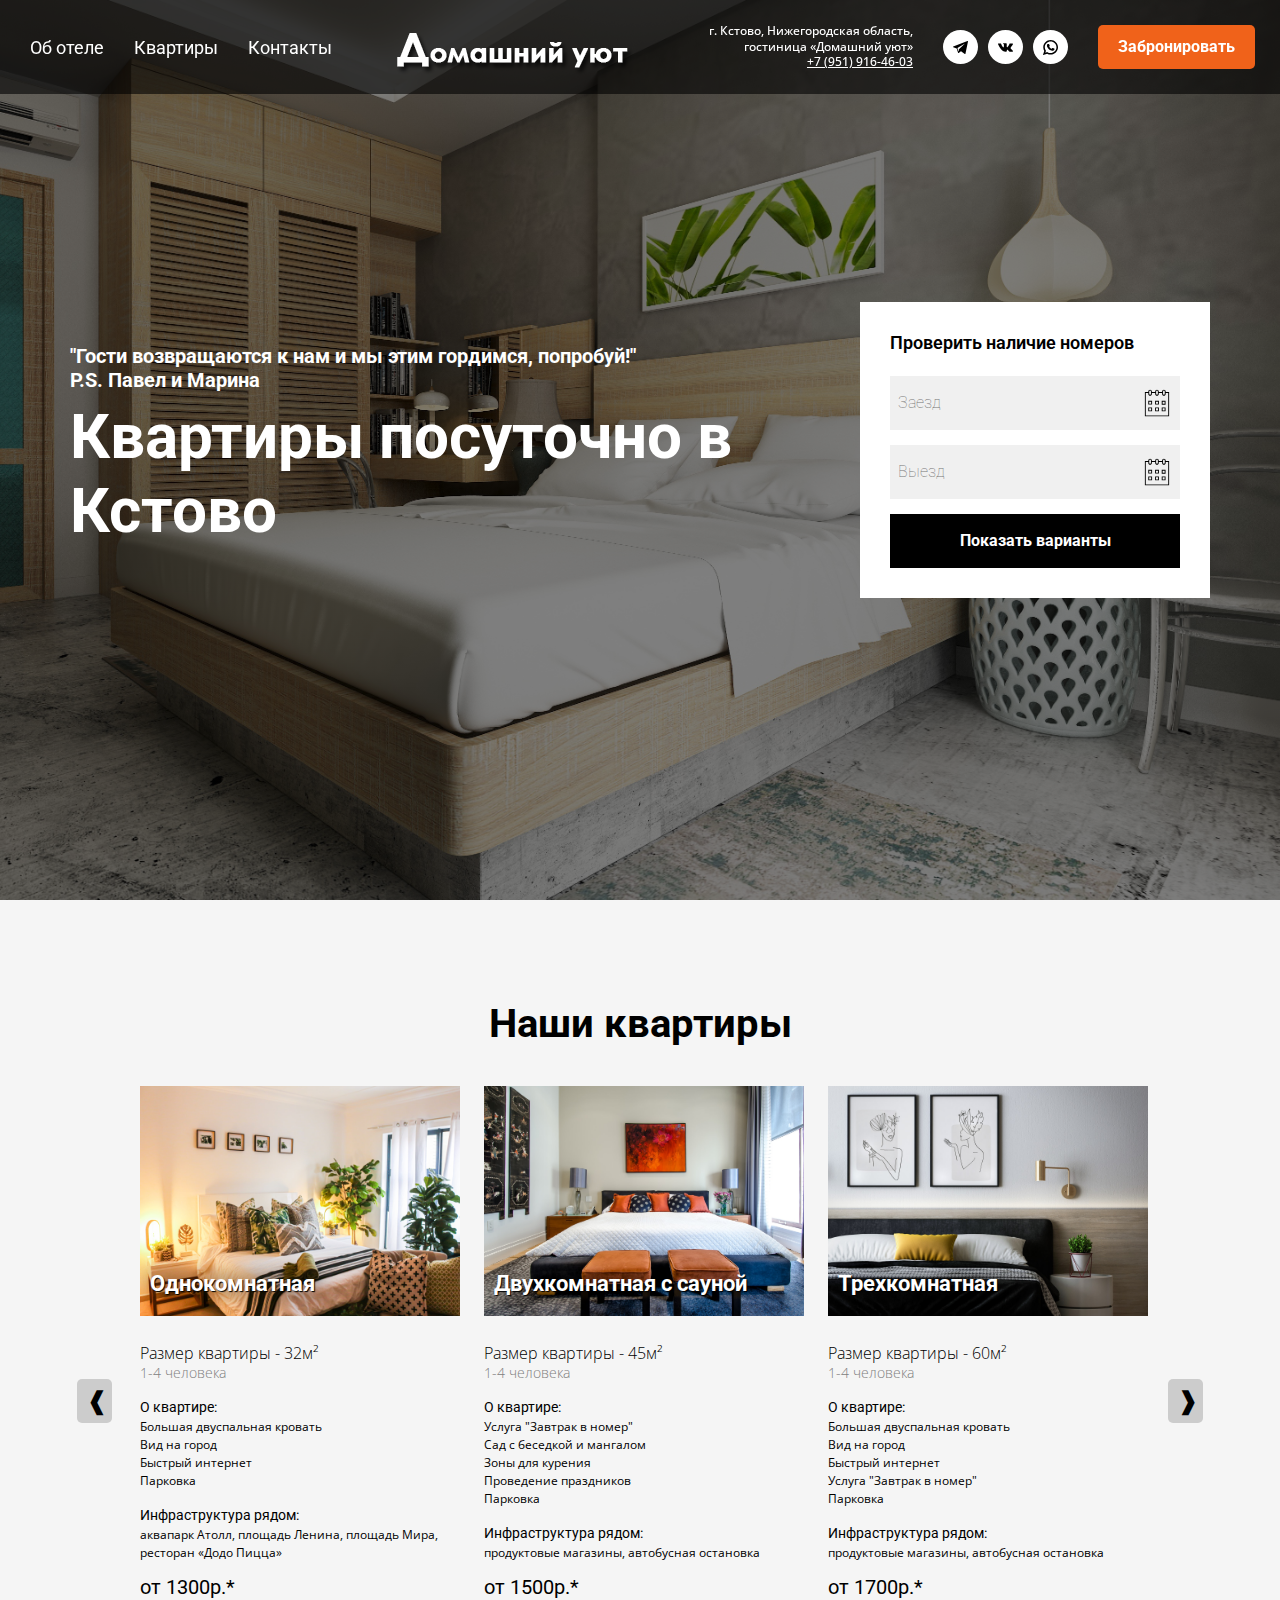
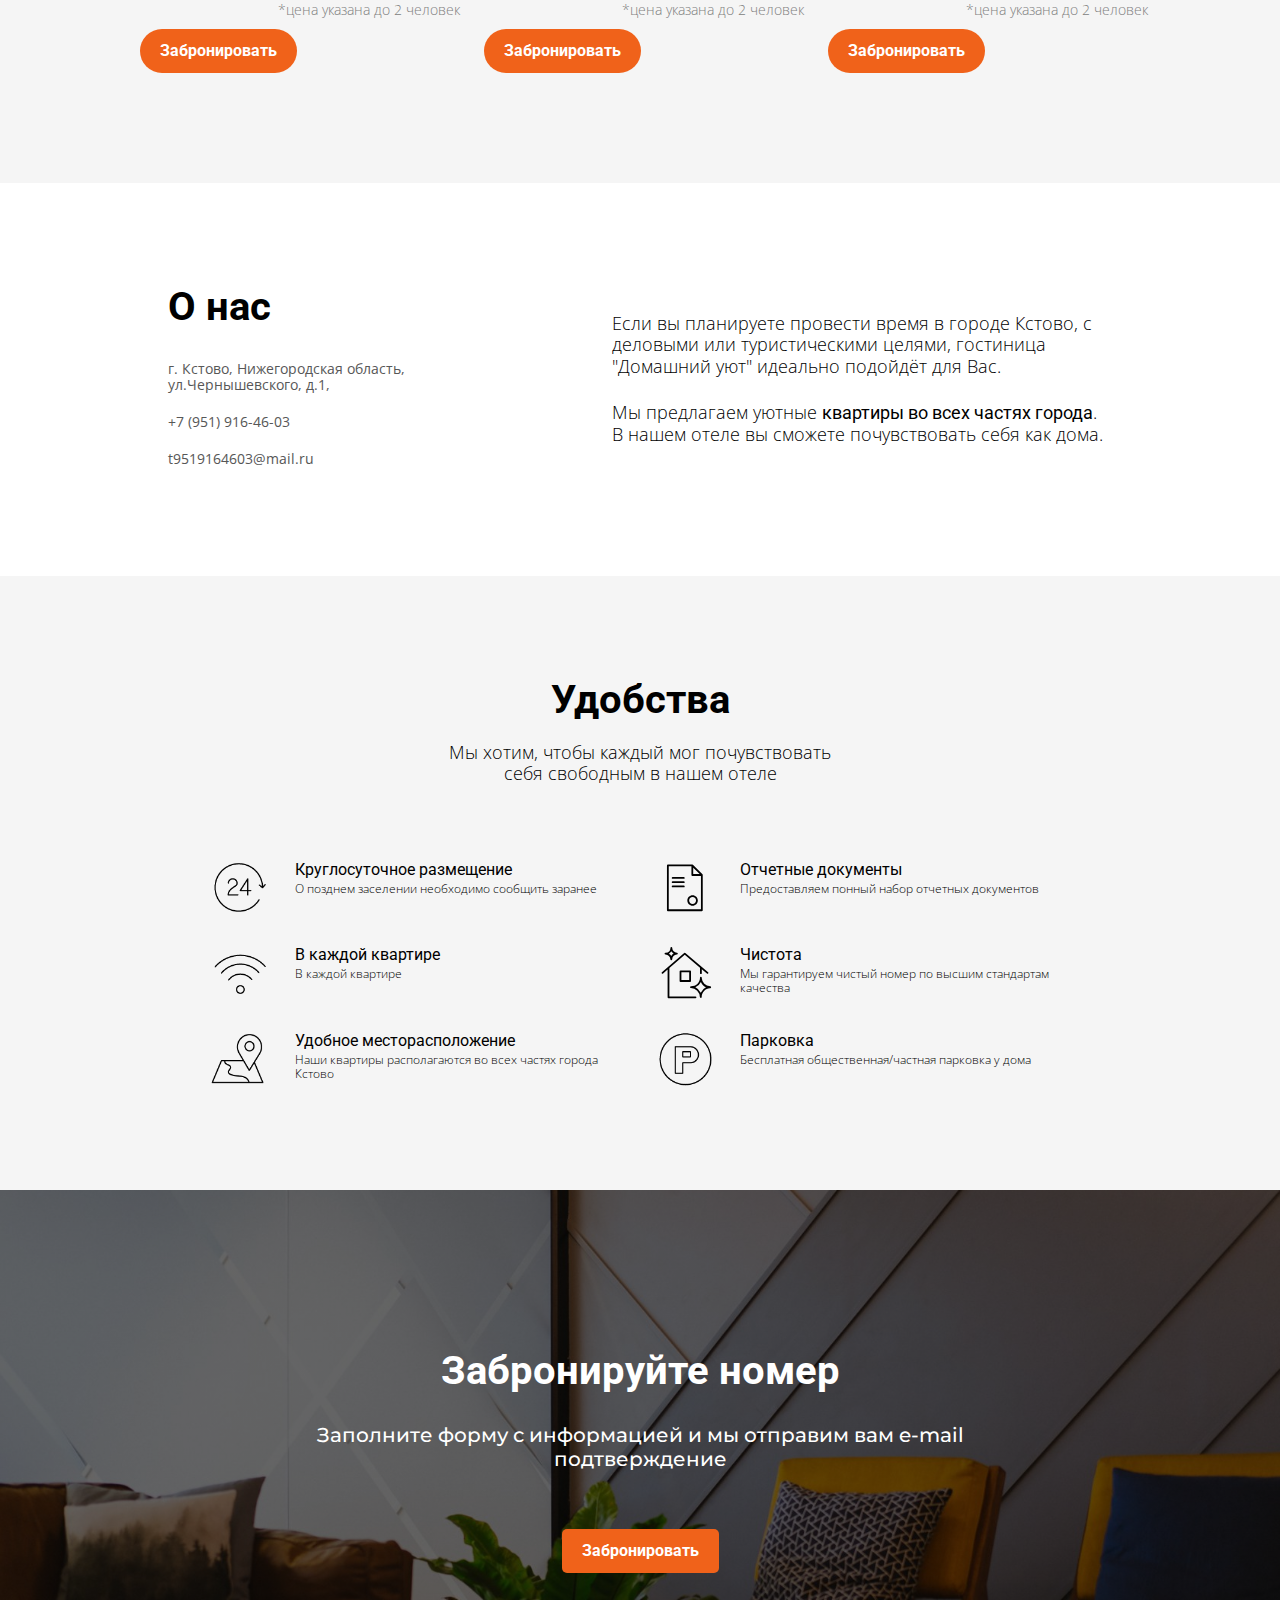
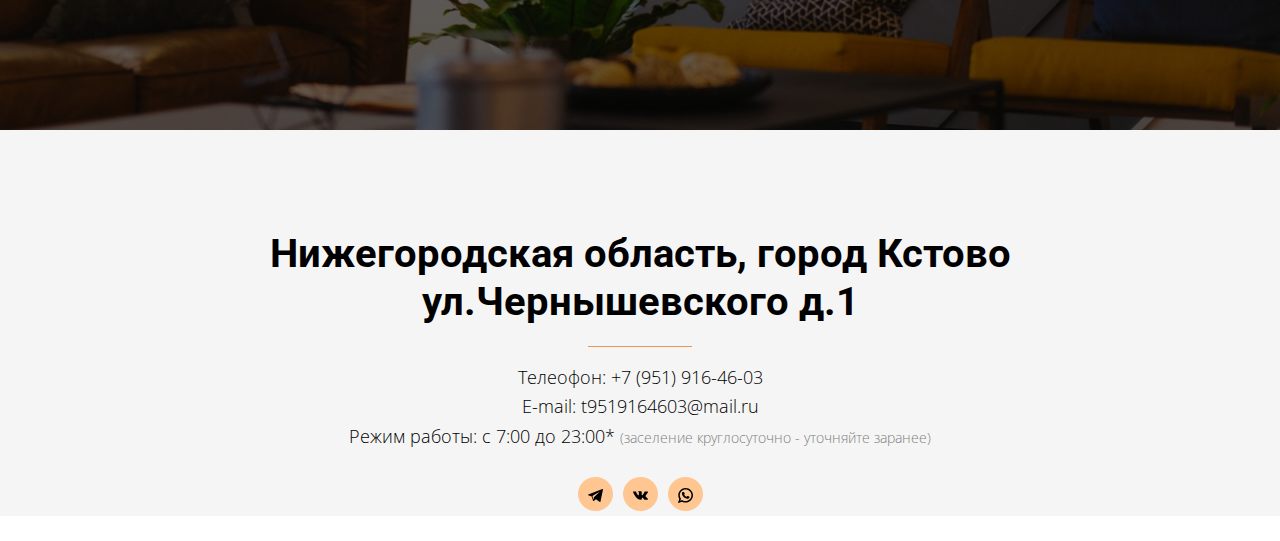
==== index.html @ 4956ef40 "html + css" ====
<!-- Блочные элементы -->
<!-- 
	абзацы <р>
	списки: маркированные (с маркером) <ul> и нумерованные (с числами) <ol>
	заголовки: от первого уровня <h1> до шестого уровня <h6>
	статьи <article>
	разделы <section>
	длинные цитаты <blockquote>
	блоки общего назначения  <div> 
-->

<!-- Строчные элементы -->
<!--
	ссылки <a>
	выделенные слова <em>
	важные слова <strong>
	короткие цитаты <q>
	аббревиатуры <abbr>
-->

<!-- Списки -->
<!-- 
	Маркированный 
	Список из неупорядоченных элементов.

	Состоит из двух тегов:

	<ul> (unordered list) - тег начала и конца списка
	<li> (list item) - пункт списка
-->
<!-- 
	Нумерованный
	Упорядоченный список, каждый пункт имеет свой номер.

	Состоит из двух тегов:

	<ol> (ordered list) - тег начала и конца списка
	<li> (list item) - пункт списка
-->
<!-- 
	Список определений
	Используются для создания списка терминов и их определений. В общем случае, каждый пункт — это пара "имя/значение".

	Состоит из трёх тегов:

	<dl> (description list) - тег начала и конца списка
	<dt> (term) - термин
	<dd> (description) - определение
-->

<!-- Изображения -->
<!-- 
	Для добавления изображения используется тег <img>. Это одинарный тег. Вот его основные атрибуты:
	src - ссылка на картинку﻿
	alt - текст, который отображается вместо картинки, если она не загрузилась
	title - текст, который отображается при наведении мыши на картинку
	width - ширина картинки в пикселях
	height - высота картинки в пикселях
 -->

<!-- Блочная модель -->
<!-- https://tpverstak.ru/flex-cheatsheet/ -->
<!-- 
	Блокам можно задать:

	ширину (width) и высоту (height)
	отступы: внутренние (padding) и внешние (margin)
	границы (border)
	Эти свойства вместе с содержимым элемента составляют его блочную модель
-->

<!-- Переполнение контента -->
<!-- 
	overflow: visible; - отображается все содержание блока, даже за пределами установленной высоты и ширины.
	overflow: hidden; - отображается только область внутри блока, остальное будет скрыто.
	overflow: scroll; - всегда добавляются полосы прокрутки, даже если контент помещается.
	overflow: auto; - полосы прокрутки добавляются только при необходимости. 
-->

<!-- float -->
<!-- 
	Свойство float может иметь следующие значения:

	left - выравнивание по левой стороне, обтекание справа,
	right  - выравнивание по правой стороне, обтекание слева,
	none - выравнивание не задаётся (нужно, чтобы сбросить ранее заданное значение)
-->

<!-- Clearfix - решение проблем связанных с float -->
<!-- 
	Проблема 1
	Родительский блок, который содержит только элементы со свойством float, "схлопывается" и принимает высоту равную нулю. 

	Проблема 2
	Если в родительском блоке помимо "плавающих" (floating) элементов есть статические элементы, к которым мы не применяли float, то высота родителя станет равной высоте этих статических элементов

	Проблема 3
	Следствие проблемы 2. Такие "вываливающиеся" блоки будут обтекаться контентом блоков, которые идут после родительского. 

	Решение
	Чтобы избавиться от этих проблем, необходимо после "плавающих" блоков очищать обтекания, чтобы последующие элементы не стали обтекать "плавающие" блоки.

	Самое простое решение - очищающий блок. После плавающих блоков нужно добавить еще один блок и задать ему CSS:

	clear: both;

	Пример: https://codepen.io/mlshv/pen/bQobdW

	Борьба с выпаданием флоатов из родительского контейнера может идти по двум направлениям:  распоркой или псевдораспоркой.

	Вариант с распоркой. Добавляем после зафлоаченных блоков пустой элемент-распорку со свойством clear:both.  Этот элемент видит колонки, не даёт им пройти через себя, а заодно и растягивает родительский блок по высоте.
	Для таких распорок прижилось специальное название класса — clearfix.

	Вариант с псевдораспоркой.  Этот способ с псевдораспоркой позволяет избавиться от дополнительного элемента - распорки. Для эгото родительскому контейнеру задаём класс clearfix со следующими свойствами:

	.clearfix::after {
				content: "";
				display: table;
				clear: both;
			}

-->

<!-- Позиционирование position -->
<!-- 
	Статическое позиционирование (static)
	Этот тип стоит у элементов по умолчанию. Элемент располагается в потоке относительно остальных элементов на странице. В потоке, то есть в таком порядке, что он идёт после элементов, которые объявлены перед ним. И элементы, которые объявлены после него, идут после него.

	Абсолютное позиционирование (absolute)
	Забавно, что абсолютное позиционирование - тоже относительное. Но задаётся оно по-другому.
	Положение абсолютного блока задаётся относительно страницы или относительно элемента с position: relative, в которой он вложен. Положение такого блока задаётся с помощью свойств top, right, bottom, left

	Фиксированное позиционирование (fixed)
	Задаётся так же, как и абсолютное, но блок прикрепляется не к странице, а к экрану. То есть при прокрутке страницы он остаётся на своём месте. Пример - шапка на степике.

	Relative позиционирование (position: relative)
	Положение элемента устанавливается относительно его исходного места в потоке. 
	Свойства left, top, right и bottom изменяет позицию элемента и сдвигает его в 
	ту или иную сторону от первоначального расположения. 
	А ещё оно работает как родитель, относительно которого можно задавать 
	абсолютную позицию блокам, которые в него вложены.

-->

<!-- Псевдоклассы -->
<!-- 
	:hover - появляется при наведении мышки
	:active - появляется при нажатии на элемент
	:focus - появляется при фокусировке на элементе (например, когда выбрано поле ввода текста)

	https://developer.mozilla.org/ru/docs/Web/CSS/Pseudo-classes
-->

<!-- Анимация переходов -->
<!-- 
	За анимацию отвечает свойство transition. Его значние записывается так:

свойство, изменения которого нужно анимировать (если нужно анимировать несколько, можно написать all)
продолжительность анимации в секундах (рекомендуется не ставить её больше 0.3 секунды)
функция плавности, подробнее здесь: https://easings.net/ru
Вот полный список доступных для анимаций свойств: https://developer.mozilla.org/en-US/docs/Web/CSS/CSS_animated_properties
-->

<!-- Медиа-запросы -->
<!-- 
	@media screen and (max-width: 320px) {
		img {
			width: 100%;
		}
	}
	Этот код означает следующее: на экранах, ширина которых меньше или равна 320px, картинки будут иметь ширину 100%.

	Подробнее про синтаксис читай в документации MDN: https://developer.mozilla.org/ru/docs/Web/CSS/Media_Queries/Using_media_queries
-->






<!-- 
	SPA (Single Page Application) - наверное, ты знаешь, что есть сайты, которые при переходе между страницами не перезагружают страницу в браузере. Это SPA - одностраничные приложения. Они работают быстрее и плавнее, но разрабатывать их гораздо сложнее.
	PWA (Progressive Web App) - технология, которая позволяет скачать сайт и добавить его на рабочий стол или в меню телефона. Он будет открываться даже без интернета и занимать очень маленький размер по сравнению с аналогичным приложением из AppStore или Google Play. Такие приложения уже есть у Instagram, ВК, Tinder, Telegram, AliExpress и много кого ещё. 
-->






<!DOCTYPE html>
<html lang="ru">

<head>
	<meta charset="UTF-8">
	<!-- <meta http-equiv="X-UA-Compatible" content="IE=edge"> -->
	<meta name="viewport" content="width=device-width, initial-scale=1.0">

	<!-- Подключаем Bootstrap CSS -->
	<link rel="stylesheet" href="lib/css/bootstrap.min.css">


	<title> Домашний уют </title>


	<!-- h2 -->
	<link rel="preconnect" href="https://fonts.gstatic.com">
	<link href="https://fonts.googleapis.com/css2?family=Roboto:wght@700&display=swap" rel="stylesheet">

	<!-- h3 -->
	<link rel="preconnect" href="https://fonts.gstatic.com">
	<link href="https://fonts.googleapis.com/css2?family=Montserrat:wght@200&display=swap" rel="stylesheet">

	<!-- the smallest -->
	<link rel="preconnect" href="https://fonts.gstatic.com">
	<link href="https://fonts.googleapis.com/css2?family=Open+Sans:wght@300;400&display=swap" rel="stylesheet">


	<!-- <link rel="stylesheet" href="lib/normalize.css"> -->
	<link rel="stylesheet" href="style.css">




	<!-- <script src="https://ajax.googleapis.com/ajax/libs/jquery/3.5.1/jquery.min.js"></script> -->



</head>

<body>


	<!-- <script>
		document.body.style.background = 'red';
	</script> -->


	<header>
		<nav>
			<li> <a href="#aboutHotel">Об отеле</a> </li>
			<li> <a href="#rooms">Квартиры</a> </li>
			<li> <a href="#contacts">Контакты</a> </li>
		</nav>

		<a href="/" class="logo">
			<img src="img/logo.png" title="mainphoto" width="100%">
		</a>

		<div class="infa">
			<div class="infaContacts">
				<p> г. Кстово, Нижегородская область,
				<p> гостиница «Домашний уют»
				<p> <a title="Позвонить" href="tel: +7(951)916-46-03"> <u> +7 (951) 916-46-03 </u> </a>
			</div>

			<div class="icons">
				<div class="iconsCircle">
					<img src="img/telegram.svg" title="mainphoto" width="15px">
				</div>
				<div class="iconsCircle">
					<img src="img/vk.svg" title="mainphoto" width="15px">
				</div>
				<div class="iconsCircle">
					<img src="img/whatsapp.svg" title="mainphoto" width="15px">
				</div>
			</div>
			<div>
				<button>Забронировать</button>
			</div>
		</div>
	</header>

	<main>

		<div class="menuPhoto">
			<!-- <div class="container"> -->
			<div class="menuPhotoInfa">
				<div class="menuPhotoInfaText">
					<h3> "Гости возвращаются к нам и мы этим гордимся, попробуй!"
						<br> P.S. Павел и Марина
					</h3>
					<h1> Квартиры посуточно в Кстово </h1>
				</div>
				<div class="menuPhotoInfaBookForm">
					<div>
						<h3> Проверить наличие номеров </h3>
					</div>
					<div class="inputField">
						<input type="text" name="Date" class="" value="" placeholder="Заезд">
						<img src="img/calendar.svg" alt="" width="30px">
					</div>
					<div class="inputField">
						<input type="text" name="Date" class="" value="" placeholder="Выезд">
						<img src="img/calendar.svg" alt="" width="30px">
					</div>
					<div>
						<button>Показать варианты</button>
					</div>
				</div>
			</div>
			<!-- </div> -->
		</div>


		<div id="rooms" class="rooms">

			<div class="myContainer">

				<h2>Наши квартиры</h2>




				<div id="carousel" class="carousel">

					<button class="arrow prev"> ❰ </button>
					<div id="gallery" class="gallery">
						<ul class="images">

							<li>
								<div id="roomCard" class="roomCard">
									<div class="roomPhoto">
										<img src="img/room0_00.jpg">
										<h1> Однокомнатная </h1>
									</div>
									<div class="roomInfa">

										<div class="roomSize">
											<p> Размер квартиры - 32м²
											<h5>1-4 человека</h5>
										</div>

										<p> О квартире:
										<ul>
											<li> Большая двуспальная кровать </li>
											<li> Вид на город </li>
											<li> Быстрый интернет </li>
											<li> Парковка </li>
										</ul>

										<p>Инфраструктура рядом:
										<ul>
											<li>аквапарк Атолл, площадь Ленина, площадь Мира, ресторан «Додо Пицца»
											</li>
										</ul>

										<div class="price">
											от 1300р.*
											<h5> *цена указана до 2 человек </h5>
										</div>
										<button>Забронировать</button>
									</div>
								</div>
							</li>
							<li>
								<div class="roomCard">
									<div class="roomPhoto">
										<img src="img/room1_00.jpg">
										<h1> Двухкомнатная с сауной </h1>
									</div>
									<div class="roomInfa">

										<div class="roomSize">
											<p> Размер квартиры - 45м²
											<h5>1-4 человека</h5>
										</div>

										<p> О квартире:
										<ul>
											<li> Услуга "Завтрак в номер" </li>
											<li> Сад с беседкой и мангалом </li>
											<li> Зоны для курения </li>
											<li> Проведение праздников </li>
											<li> Парковка </li>
										</ul>

										<p>Инфраструктура рядом:
										<ul>
											<li> продуктовые магазины, автобусная остановка </li>
										</ul>

										<div class="price">
											от 1500р.*
											<h5> *цена указана до 2 человек </h5>
										</div>
										<button>Забронировать</button>
									</div>
								</div>
							</li>
							<li>
								<div class="roomCard">
									<div class="roomPhoto">
										<img src="img/room2_00.png">
										<h1> Трехкомнатная </h1>
									</div>
									<div class="roomInfa">

										<div class="roomSize">
											<p> Размер квартиры - 60м²
											<h5>1-4 человека</h5>
										</div>

										<p> О квартире:
										<ul>
											<li> Большая двуспальная кровать </li>
											<li> Вид на город </li>
											<li> Быстрый интернет </li>
											<li> Услуга "Завтрак в номер" </li>
											<li> Парковка </li>
										</ul>

										<p>Инфраструктура рядом:
										<ul>
											<li> продуктовые магазины, автобусная остановка </li>
										</ul>

										<div class="price">
											от 1700р.*
											<h5> *цена указана до 2 человек </h5>
										</div>
										<button>Забронировать</button>
									</div>
								</div>
							</li>
							<li>
								<div class="roomCard">
									<div class="roomPhoto">
										<img src="img/room0_00.jpg">
										<h1> Однокомнатная </h1>
									</div>
									<div class="roomInfa">

										<div class="roomSize">
											<p> Размер квартиры - 32м²
											<h5>1-4 человека</h5>
										</div>

										<p> О квартире:
										<ul>
											<li> Большая двуспальная кровать </li>
											<li> Вид на город </li>
											<li> Быстрый интернет </li>
											<li> Парковка </li>
										</ul>

										<p>Инфраструктура рядом:
										<ul>
											<li>аквапарк Атолл, площадь Ленина, площадь Мира, ресторан «Додо Пицца»
											</li>
										</ul>

										<div class="price">
											от 1300р.*
											<h5> *цена указана до 2 человек </h5>
										</div>
										<button>Забронировать</button>
									</div>
								</div>
							</li>
							<li>
								<div class="roomCard">
									<div class="roomPhoto">
										<img src="img/room1_00.jpg">
										<h1> Однокомнатная </h1>
									</div>
									<div class="roomInfa">

										<div class="roomSize">
											<p> Размер квартиры - 45м²
											<h5>1-4 человека</h5>
										</div>

										<p> О квартире:
										<ul>
											<li> Услуга "Завтрак в номер" </li>
											<li> Сад с беседкой и мангалом </li>
											<li> Зоны для курения </li>
											<li> Проведение праздников </li>
											<li> Парковка </li>
										</ul>

										<p>Инфраструктура рядом:
										<ul>
											<li> продуктовые магазины, автобусная остановка </li>
										</ul>

										<div class="price">
											от 1500р.*
											<h5> *цена указана до 2 человек </h5>
										</div>
										<button>Забронировать</button>
									</div>
								</div>
							</li>
							<li>
								<div class="roomCard">
									<div class="roomPhoto">
										<img src="img/room2_00.png">
										<h1> Однокомнатная </h1>
									</div>
									<div class="roomInfa">

										<div class="roomSize">
											<p> Размер квартиры - 60м²
											<h5>1-4 человека</h5>
										</div>

										<p> О квартире:
										<ul>
											<li> Большая двуспальная кровать </li>
											<li> Вид на город </li>
											<li> Быстрый интернет </li>
											<li> Услуга "Завтрак в номер" </li>
											<li> Парковка </li>
										</ul>

										<p>Инфраструктура рядом:
										<ul>
											<li> продуктовые магазины, автобусная остановка </li>
										</ul>

										<div class="price">
											от 1700р.*
											<h5> *цена указана до 2 человек </h5>
										</div>
										<button>Забронировать</button>
									</div>
								</div>
							</li>
							<li>
								<div class="roomCard">
									<div class="roomPhoto">
										<img src="img/room0_00.jpg">
										<h1> Однокомнатная </h1>
									</div>
									<div class="roomInfa">

										<div class="roomSize">
											<p> Размер квартиры - 32м²
											<h5>1-4 человека</h5>
										</div>

										<p> О квартире:
										<ul>
											<li> Большая двуспальная кровать </li>
											<li> Вид на город </li>
											<li> Быстрый интернет </li>
											<li> Парковка </li>
										</ul>

										<p>Инфраструктура рядом:
										<ul>
											<li>аквапарк Атолл, площадь Ленина, площадь Мира, ресторан «Додо Пицца»
											</li>
										</ul>

										<div class="price">
											от 1300р.*
											<h5> *цена указана до 2 человек </h5>
										</div>
										<button>Забронировать</button>
									</div>
								</div>
							</li>
							<li>
								<div class="roomCard">
									<div class="roomPhoto">
										<img src="img/room1_00.jpg">
										<h1> Однокомнатная </h1>
									</div>
									<div class="roomInfa">

										<div class="roomSize">
											<p> Размер квартиры - 45м²
											<h5>1-4 человека</h5>
										</div>

										<p> О квартире:
										<ul>
											<li> Услуга "Завтрак в номер" </li>
											<li> Сад с беседкой и мангалом </li>
											<li> Зоны для курения </li>
											<li> Проведение праздников </li>
											<li> Парковка </li>
										</ul>

										<p>Инфраструктура рядом:
										<ul>
											<li> продуктовые магазины, автобусная остановка </li>
										</ul>

										<div class="price">
											от 1500р.*
											<h5> *цена указана до 2 человек </h5>
										</div>
										<button>Забронировать</button>
									</div>
								</div>
							</li>
							<li>
								<div class="roomCard">
									<div class="roomPhoto">
										<img src="img/room2_00.png">
										<h1> Однокомнатная </h1>
									</div>
									<div class="roomInfa">

										<div class="roomSize">
											<p> Размер квартиры - 60м²
											<h5>1-4 человека</h5>
										</div>

										<p> О квартире:
										<ul>
											<li> Большая двуспальная кровать </li>
											<li> Вид на город </li>
											<li> Быстрый интернет </li>
											<li> Услуга "Завтрак в номер" </li>
											<li> Парковка </li>
										</ul>

										<p>Инфраструктура рядом:
										<ul>
											<li> продуктовые магазины, автобусная остановка </li>
										</ul>

										<div class="price">
											от 1700р.*
											<h5> *цена указана до 2 человек </h5>
										</div>
										<button>Забронировать</button>
									</div>
								</div>
							</li>
						</ul>
					</div>
					<button class="arrow next"> ❱ </button>
				</div>
			</div>



		</div>






		<div id="aboutHotel" class="aboutUs">

			<div class="container">

				<div class="aboutUsText">

					<div class="part1">

						<h2>О нас</h2>

						<h5> г. Кстово, Нижегородская область, ул.Чернышевского, д.1,
							<h5> +7 (951) 916-46-03
								<h5> t9519164603@mail.ru

					</div>

					<div class="part2">

						<h4> Если вы планируете провести время в городе Кстово,
							с деловыми или туристическими целями,
							гостиница "Домашний уют" идеально подойдёт для Вас.

							<h4> Мы предлагаем уютные <b> квартиры во всех частях города</b>.
								В нашем отеле вы сможете почувствовать себя как дома.

					</div>
				</div>
			</div>
		</div>


		<div class="comfort">
			<div class="container">

				<h2>Удобства</h2>

				<h4> Мы хотим, чтобы каждый мог почувствовать <br> себя свободным в нашем отеле </h4>


				<div class="row">

					<div class="col-xs-12 col-md-6 col-lg-6">
						<div class="item">
							<img src="img/01.png" alt="24/7">

							<div class="text">
								<p> Круглосуточное размещение
								<h4> О позднем заселении необходимо сообщить заранее </h4>
							</div>
						</div>
					</div>

					<div class="col-xs-12 col-md-6 col-lg-6">
						<div class="item">
							<img src="img/02.svg" alt="24/7">

							<div class="text">
								<p> Отчетные документы
								<h4> Предоставляем понный набор отчетных документов </h4>
							</div>
						</div>
					</div>

					<div class="col-xs-12 col-md-6 col-lg-6">
						<div class="item">
							<img src="img/03.png" alt="24/7">

							<div class="text">
								<p> В каждой квартире
								<h4> В каждой квартире </h4>
							</div>
						</div>
					</div>

					<div class="col-xs-12 col-md-6 col-lg-6">
						<div class="item">
							<img src="img/04.svg" alt="24/7">

							<div class="text">
								<p> Чистота
								<h4> Мы гарантируем чистый номер по высшим стандартам качества </h4>
							</div>
						</div>
					</div>

					<div class="col-xs-12 col-md-6 col-lg-6">
						<div class="item">
							<img src="img/05.png" alt="24/7">

							<div class="text">
								<p> Удобное месторасположение
								<h4> Наши квартиры располагаются во всех частях города Кстово </h4>
							</div>
						</div>
					</div>

					<div class="col-xs-12 col-md-6 col-lg-6">
						<div class="item">
							<img src="img/06.png" alt="24/7">

							<div class="text">
								<p> Парковка
								<h4> Бесплатная общественная/частная парковка у дома </h4>
							</div>
						</div>
					</div>

				</div>



			</div>
		</div>

		<!-- Hero-block -->
		<div class="booking">

			<div class="container">

				<div>
					<h2>Забронируйте номер</h2>
				</div>

				<div>
					<h3> Заполните форму с информацией и мы отправим вам e-mail подтверждение </h3>
				</div>
				<div>
					<button>Забронировать</button>
				</div>

			</div>
		</div>

		<div id="contacts" class="contacts">

			<div class="container">


				<h2>Нижегородская область, город Кстово ул.Чернышевского д.1</h2>
				<hr color="#ffa958">

				<h4> Телеофон: +7 (951) 916-46-03 </h4>
				<h4> E-mail: t9519164603@mail.ru </h4>
				<h4> Режим работы: с 7:00 до 23:00* <span> (заселение круглосуточно - уточняйте заранее)</span> </h4>

				<div class="icons">
					<div class="iconsCircle">
						<img src="img/telegram.svg" title="mainphoto" width="15px">
					</div>
					<div class="iconsCircle">
						<img src="img/vk.svg" title="mainphoto" width="15px">
					</div>
					<div class="iconsCircle">
						<img src="img/whatsapp.svg" title="mainphoto" width="15px">
					</div>
				</div>

			</div>

			<script type="text/javascript" charset="utf-8" async
				src="https://api-maps.yandex.ru/services/constructor/1.0/js/?um=constructor%3A51492e0da884c3eec552cae642345b8605a12119cfa4be9820af4f297cd29a8a&amp;width=100%25&amp;height=450&amp;lang=ru_UA&amp;scroll=true"></script>

		</div>
	</main>
	<!-- <footer>

		Подвал

	</footer> -->





	<!-- Подключаем jQuery -->
	<!-- <script src="https://ajax.googleapis.com/ajax/libs/jquery/3.5.1/jquery.min.js"></script> -->
	<!-- Подключаем Bootstrap JS -->
	<!-- <script src="js/bootstrap.min.js"></script> -->

	<!-- <script src="js/headerScroll.js"></script> -->
	<script src="index.js"></script>
	<script src="carouselRoomCards.js"></script>

</body>

</html>
---- style.css ----
* {
    margin: 0;
    color: black;
    font-family: 'Roboto', sans-serif;
}

/* links */

a:link {
    color: rgb(255, 255, 255);
    /* background-color: transparent; */
    text-decoration: none;
}

a:visited {
    color: rgb(255, 255, 255);
    /* background-color: transparent; */
    text-decoration: none;
}

a:hover {
    color: rgb(255, 255, 255);
    /* background-color: transparent; */
    text-decoration: underline;
}

a:active {
    color: rgb(255, 255, 255);
    /* background-color: transparent; */
    text-decoration: underline;
}

h1 {
  font-weight: bold;
  font-size: 40px;
}

h2 {
  font-weight: bold;
  font-size: 40px;
}

h3 {
  font-family: 'Montserrat', sans-serif;
  font-size: 20px;
}

/* обычный текст */
h4 {
  color: #000000;
  font-weight: 100;
  font-size: 18px;
  font-family: 'Open Sans', sans-serif;
}

h5 {
  color: #808080;
  font-weight: 100;
  font-size: 14px;
  font-family: 'Open Sans', sans-serif;
}

button {
  background-color: #f0621a;
  border: 0;
  border-radius: 5px;
  padding: 10px 20px;
  color: rgb(255, 255, 255);
  font-weight: bold;
  transition: border-radius 0.4s ease-in;
}

button:hover {
  background-color: #df520c;
  border-radius: 30px;
}

/* .container {
  width: 100%;
  max-width: 1024px;
  padding: 0 15px;
  margin: 0 auto;
} */

/* icons */
.icons {
  display: inline-flex;
  margin: 25px;
}

.icons .iconsCircle {
  margin: 5px;
  padding: 5px 10px 5px 10px;

  background-color: rgb(255, 255, 255);
  border-radius: 50%;
}

.icons img {
  background-color: rgb(255, 255, 255);
}

.myContainer {
  margin-right: auto;
  margin-left: auto;
  /* max-width: 1800px; */
}

/* @media (min-width: 1200px) {
  .myContainer {
    max-width: 1140px;   
  }

} */

/* .containerCarousel {
  max-width: 1400px;
  margin-right: auto;
    margin-left: auto;
} */

@media (max-width: 800px) { /* 1 карточка */
  
  .rooms .myContainer {
    max-width: 470px;
  }
}

@media (min-width: 800px) { /* 2 карточки */
  
  .rooms .myContainer {
    width: 800px;
  }
}

@media (min-width: 1140px) { /* 3 карточки */
  
  .rooms .myContainer {
    width: 1140px;
  }
}

@media (min-width: 1480px) { /* 4 карточки */
  
  .rooms .myContainer {
    width: 1480px;
  }
}

/* 5 карточки */
@media (min-width: 2560px) { 
  
  .rooms .myContainer {
    width: 1820px;
  }
}



















/* header */

header {
    width: 100%;

    background-color: rgb(0, 0, 0, 0.6);

    color: rgb(255, 255, 255);

    display: inline-flex;
    flex-direction: row;
    justify-content: space-between;
    align-items: center;

    /* position */
    position: fixed;
    z-index: 100;
    left: 0;
    top: 0;

    /* background-color: rgba(255, 0, 0, 0.6); */
}

header nav {
  display: flex;
  justify-content: space-between;

  font-size: 18px;
  list-style-type: none;
}

header nav li{
  padding-left: 30px;
}

header .logo {
  text-align: center;
}

header .infa {
  display: inline-flex;
  justify-content: space-around;
  align-items: center;

  margin: 0  25px 0 0;
}

.infaContacts p,
.infaContacts u {
  color: rgb(255, 255, 255);
  font-size: 12px;

  line-height: 1.3em;

  font-weight: 500;

  margin: 0;

  text-align: right;

  font-family: 'Open Sans', sans-serif;
}

@media (max-width: 425px) {
  
  header nav,
  header .infa {
    display: none;
  }
  
  header .logo img {
    width: 80%;
  }
}

@media (max-width: 768px) {
  
  header nav,
  header .infa {
    display: none;
  }
  
  header .logo img {
    width: 80%;
  }
}

@media (max-width: 1230px) {
  
  header .infa .infaContacts,
  header .infa .icons {
    display: none;
  }
  
  header .logo img {
    width: 80%;
  }
}

/* body */

.menuPhoto {
    height: 100vh;
    width: 100%;

    background-color: rgb(255, 255, 255);
    background-image: linear-gradient( rgba(0, 0, 0, 0.5), rgba(0, 0, 0, 0.5)), url(img/photo01.jpg);
    background-size: cover;
    background-position-x: center;
    background-position-y: center;

    display: flex;
}

.menuPhotoInfa {
  width: 1140px;
  margin: auto;
  display: flex;
  justify-content: space-between;
  align-items: center;
}

.menuPhotoInfaText {
  max-width: 800px;
}

.menuPhotoInfaText h3 {
  color: rgb(255, 255, 255);
  font-weight: 700;
  font-family: 'Roboto', sans-serif;
}

.menuPhotoInfaText h1 {
  color: rgb(255, 255, 255);
  font-size: 62px;
}

.menuPhotoInfaBookForm {
  padding: 30px;
  background-color: rgb(255, 255, 255);
}

.menuPhotoInfaBookForm h3 {
  font-weight: 600;
  font-size: 18px;
  font-family: 'Roboto', sans-serif;
  padding-bottom: 8px;
}

.menuPhotoInfaBookForm .inputField {
  width: 290px;
  margin: 15px 0px;
  padding-right: 8px;
  background-color:#f0f0f0;
  display: flex;
  justify-content: space-between;
}

.menuPhotoInfaBookForm input {
  color:#000000;
  background-color:#f0f0f0;
  border-style: none;
  margin: 0px 0px;
  padding: 15px 0px;
  padding-left: 8px;
  font-weight: 100;
}

.menuPhotoInfaBookForm button {
  width: 100%;
  background-color: #000000;
  border-radius: 0px;
  padding: 15px;
}

.rooms,
.aboutUs,
.comfort,
.booking, 
.contacts,
footer {
    padding-top: 100px;
    padding-bottom: 100px;
}

.rooms,
.comfort,
.contacts {
    background-color: rgb(245, 245, 245);
}

.aboutUs,
.booking {
    background-color: rgb(255, 255, 255);
}

/* room */

.rooms H2 {
  padding-bottom: 20px;
  text-align: center;
}

.carousel {
  width: 100%;
  padding: 10px 60px;
}

.arrow {
  position: absolute;
  top: 50%;
  font-size: 24px;
  line-height: 24px;
  color: rgb(0, 0, 0);
  background-color: #ccc;
  display: block;
  width: 35px;
}

.arrow:focus {
  outline: none;
}

.arrow:hover {
  background: #ccc;
  cursor: pointer;
  /* border-radius: 50%;  */
}

.prev {
  left: 7px;
  padding: 10px 10px;
}

.next {
  right: 7px;
  padding: 10px 10px;
}

.gallery {
  width: 100%;
  overflow: hidden;
}

.gallery .images {
  width: 9999px;
  margin: 0;
  padding: 0;
  list-style: none;
  transition: margin-left 250ms;

  /* margin-left: -160px; */
}

.gallery li {
  display: inline-block;
}





.carousel .roomCard {
  max-width: 340px;
  padding: 0 10px;
}


/* .allCards {
  margin: 50px 0 0 0;
  display: flex;
  justify-content: space-between;
} */

/* .roomCard { */
  /* width: 340px; */

  /* background-color: black; */

  /* z-index; */

  /* opacity: 50%; */

  /* height: 300px; */
/* } */

/* .roomCard:hover {
  background-color: aliceblue;
} */

/* .roomCard {
  background: linear-gradient(to bottom, rgba(72,76,97,0) 0%, rgba(72,76,97,0.8) 75%);
  content: '';
  opacity: 0;
  -webkit-transform: translate3d(0,50%,0);
  transform: translate3d(0,50%,0);
} */

.roomPhoto {
  position: relative;
  height: 230px;
  overflow: hidden;

}

.roomPhoto h1 {
  color: rgb(255, 255, 255);
  font-size: 22px;
  text-shadow: 1px 1px 1px black, 0 0 1em black; /* Параметры тени */

  position: absolute;
  top: 185px;
  left: 10px;
}

.roomPhoto img {
  height: 100%;
}

.roomInfa{
  padding: 10px 0 0 0;
}

.roomInfa p {
  padding-top: 15px;
  font-size: 14px;
  margin: 0;
}

.roomInfa .roomSize {
  font-size: 14px;
  font-family: 'Open Sans', sans-serif;
  font-weight: 100;
}

.roomSize p {
  font-size: 16px;
  margin: 0;
  font-family: 'Open Sans', sans-serif;
}

.roomSize h5 {
  margin: 0; 
}

.roomInfa ul {
  padding: 0;
  margin: 0;
}

.roomInfa li {
  font-size: 12px;
  /* list-style-type: none; */
  font-family: 'Open Sans', sans-serif;
  display: flex;


  list-style-type: none;


}

.roomInfa .price {
  padding-top: 10px;
  font-size: 20px;
}

.roomInfa .price h5 {
  font-size: 14px;
  text-align: right;
  margin: 0;
}

.roomInfa button {
  border-radius: 30px;
  margin-top: 10px;
}

/* aboutUs */
.aboutUsText {
  display: inline-flex;
  justify-content: space-around;
  align-content: center;
}

.aboutUsText .part1 {
  width: 25%;
}

.part1 h2 {
  padding-bottom: 10px;
}

.part1 h5 {
  font-weight: 400;
  color: #575757;

  padding-top: 12px;
}

.aboutUsText .part2 {
  width: 45%;

  align-self: center;
}

.part2 h4 {
  margin: 25px 0;
}

/* comfort */

.comfort .row {
  margin: 0 110px;
}

.comfort h2 {
  text-align: center;
}

.comfort h4 {
  text-align: center;
  padding: 10px 0 40px 0;
}

.item {
  display: flex;
  padding-top: 25px;
}

.item img {
  width: 60px;
  margin-right: 25px;
  
}

.item .text p {
  margin: 0;
}

.text h4 {
  text-align: left;
  padding: 0;
  font-size: 12px;
}




.booking {
  background-color: rgb(255, 255, 255);
  background-image: linear-gradient( rgba(0, 0, 0, 0.6), rgba(0, 0, 0, 0.6)), url(img/book.jpg);
  background-size: cover;
  background-position-x: center;
  background-position-y: center;

  text-align: center;

  padding: 0 0;

  display: flex;
  align-items: center;
  justify-content: center;

  height: 60vh;


  /* position: -webkit-sticky; */
/* position: sticky;
top: 200px; */

/* z-index: 1; */

}
.booking .container {
  width: 700px;
}

.booking H2 {
  padding: 0 0 20px 0;
  color: rgb(255, 255, 255);
}

.booking h3 {
  padding: 0 0 50px 0;
  color: rgb(255, 255, 255);
}

/* .contacts */

.contacts {
  padding: 100px 0 0 0;
}

.contacts .container {
  padding: 0 50px;
}

.contacts h2 {
  text-align: center;
}

hr {
  width: 10%;
  margin: 20px 45%;
}

.contacts h4 {
  text-align: center;
}

.contacts span {
  color: #808080;
  font-weight: 100;
  font-size: 14px;
  font-family: 'Open Sans', sans-serif;
}

.contacts .icons {
  display: flex;
  justify-content: center;
}

.contacts .icons img {
  background-color: rgb(255, 198, 145);
}

.contacts .icons .iconsCircle {
  background-color: rgb(255, 198, 145);
}


/* footer {
    background-color: rgb(0, 0, 0);
    z-index: 10;
} */
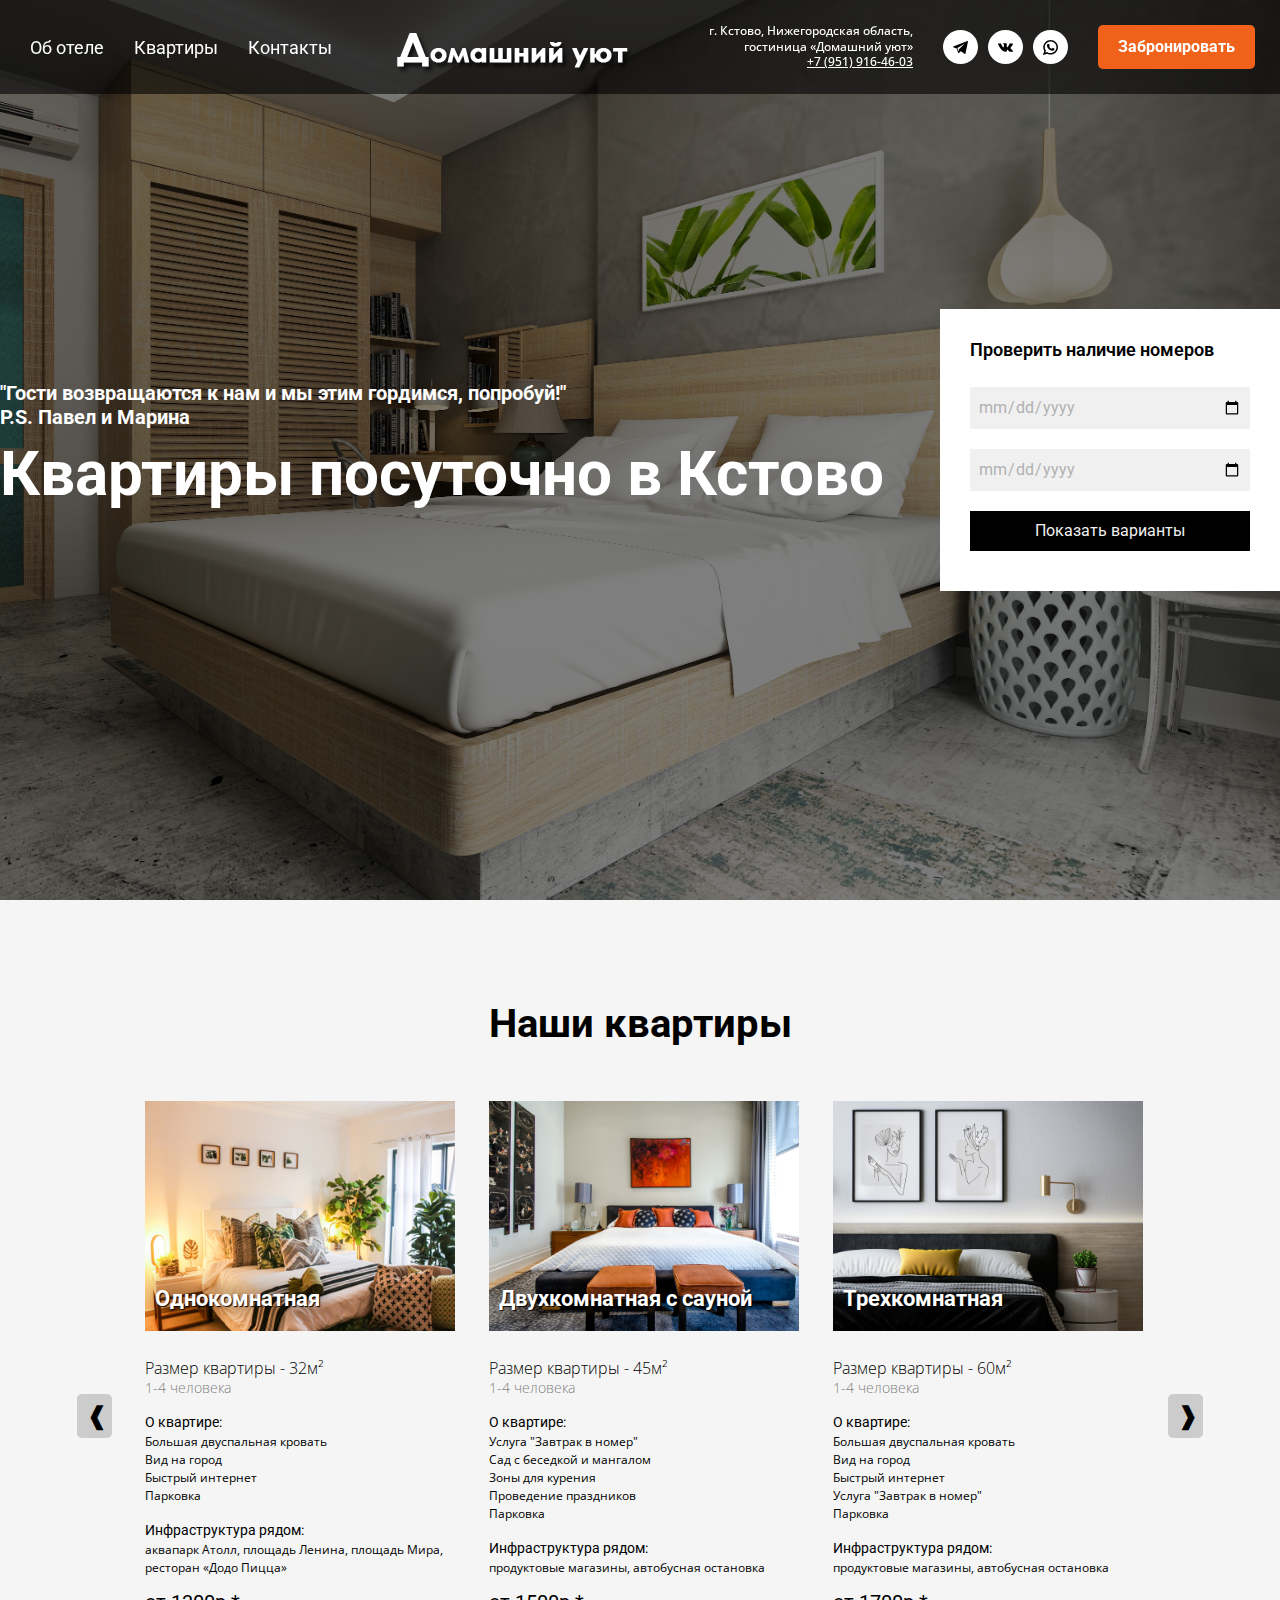
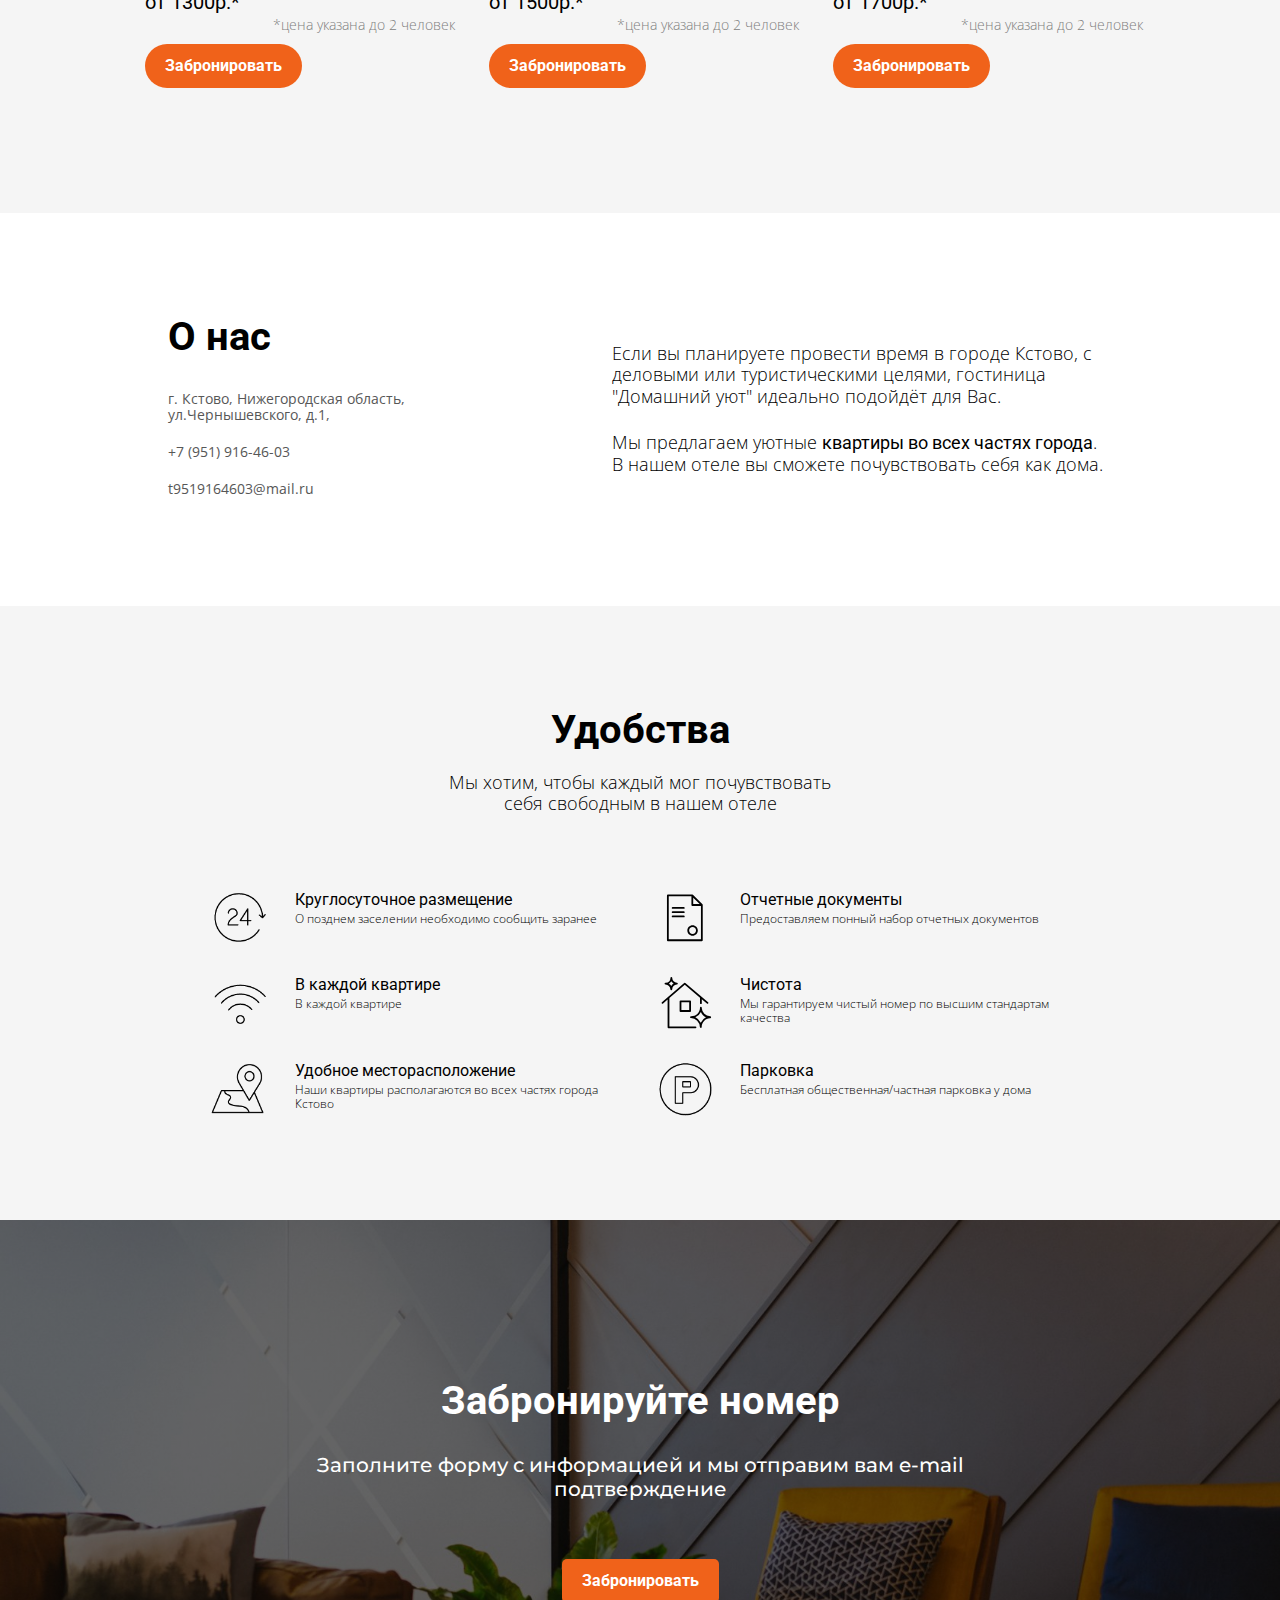
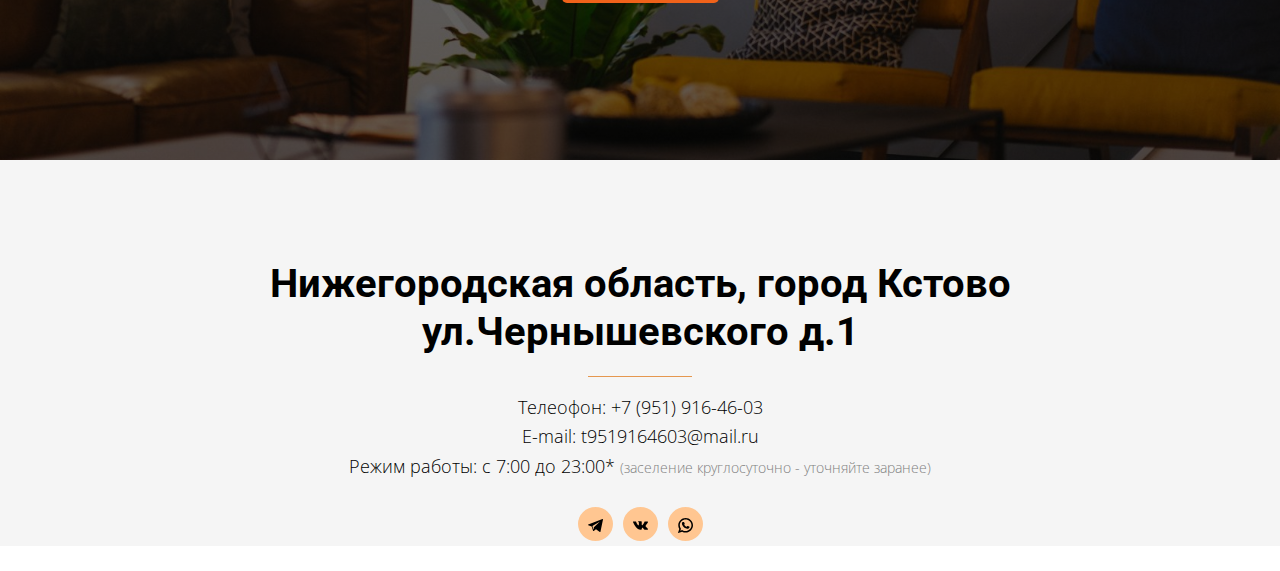
==== commit 123aab9b: "OK" ====
--- a/index.html
+++ b/index.html
@@ -255,15 +255,35 @@
 			</div>
 
 			<div class="icons">
-				<div class="iconsCircle">
-					<img src="img/telegram.svg" title="mainphoto" width="15px">
-				</div>
-				<div class="iconsCircle">
-					<img src="img/vk.svg" title="mainphoto" width="15px">
-				</div>
-				<div class="iconsCircle">
-					<img src="img/whatsapp.svg" title="mainphoto" width="15px">
-				</div>
+
+				<a href="#rooms">
+					<div class="telegram">
+						<div class="iconsCircle">
+							<!-- change url -->
+							<img src="img/telegram.svg" title="mainphoto" width="15px">
+						</div>
+					</div>
+				</a>
+
+				<a href="#rooms">
+					<div class="vk">
+						<div class="iconsCircle">
+							<!-- change url -->
+							<img src="img/vk.svg" title="mainphoto" width="15px">
+						</div>
+					</div>
+				</a>
+
+
+				<a href="#rooms">
+					<div class="whatsapp">
+						<div class="iconsCircle">
+							<!-- change url -->
+							<img src="img/whatsapp.svg" title="mainphoto" width="15px">
+						</div>
+					</div>
+				</a>
+
 			</div>
 			<div>
 				<button>Забронировать</button>
@@ -273,45 +293,30 @@
 
 	<main>
 
-		<div class="menuPhoto">
-			<!-- <div class="container"> -->
-			<div class="menuPhotoInfa">
-				<div class="menuPhotoInfaText">
+		<div class="mainPhoto">
+			<div class="centered">
+				<form class="mainPhotoForm">
+					<h3> Проверить наличие номеров </h3>
+
+					<input type="date" name="dateFrom" class="" value="" placeholder="Заезд" required> <br>
+					<input type="date" name="dateTo" class="" value="" placeholder="Выезд" required> <br>
+					<input type="submit" value="Показать варианты">
+				</form>
+				
+				<div class="mainFotoText">
 					<h3> "Гости возвращаются к нам и мы этим гордимся, попробуй!"
 						<br> P.S. Павел и Марина
 					</h3>
 					<h1> Квартиры посуточно в Кстово </h1>
 				</div>
-				<div class="menuPhotoInfaBookForm">
-					<div>
-						<h3> Проверить наличие номеров </h3>
-					</div>
-					<div class="inputField">
-						<input type="text" name="Date" class="" value="" placeholder="Заезд">
-						<img src="img/calendar.svg" alt="" width="30px">
-					</div>
-					<div class="inputField">
-						<input type="text" name="Date" class="" value="" placeholder="Выезд">
-						<img src="img/calendar.svg" alt="" width="30px">
-					</div>
-					<div>
-						<button>Показать варианты</button>
-					</div>
-				</div>
+
 			</div>
-			<!-- </div> -->
 		</div>
 
 
 		<div id="rooms" class="rooms">
-
 			<div class="myContainer">
-
 				<h2>Наши квартиры</h2>
-
-
-
-
 				<div id="carousel" class="carousel">
 
 					<button class="arrow prev"> ❰ </button>
@@ -638,14 +643,7 @@
 					<button class="arrow next"> ❱ </button>
 				</div>
 			</div>
-
-
-
 		</div>
-
-
-
-
 
 
 		<div id="aboutHotel" class="aboutUs">
@@ -833,4 +831,4 @@
 
 </body>
 
-</html>
+</html>--- a/style.css
+++ b/style.css
@@ -96,8 +96,20 @@
   border-radius: 50%;
 }
 
-.icons img {
+/* .icons img {
   background-color: rgb(255, 255, 255);
+} */
+
+.icons .telegram :hover {
+  background-color: rgb(114, 196, 236);
+}
+
+.icons .vk :hover {
+  background-color: rgb(39, 135, 245);
+}
+
+.icons .whatsapp :hover {
+  background-color: rgb(37, 211, 102);
 }
 
 .myContainer {
@@ -272,9 +284,10 @@
   }
 }
 
-/* body */
-
-.menuPhoto {
+/* BODY */
+
+/* BODY -> MAIN PHOTO */
+.mainPhoto {
     height: 100vh;
     width: 100%;
 
@@ -284,70 +297,75 @@
     background-position-x: center;
     background-position-y: center;
 
-    display: flex;
-}
-
-.menuPhotoInfa {
-  width: 1140px;
-  margin: auto;
-  display: flex;
-  justify-content: space-between;
-  align-items: center;
-}
-
-.menuPhotoInfaText {
-  max-width: 800px;
-}
-
-.menuPhotoInfaText h3 {
-  color: rgb(255, 255, 255);
-  font-weight: 700;
-  font-family: 'Roboto', sans-serif;
-}
-
-.menuPhotoInfaText h1 {
-  color: rgb(255, 255, 255);
-  font-size: 62px;
-}
-
-.menuPhotoInfaBookForm {
+	display: flex;
+	justify-content: center;
+	align-items: center;
+}
+
+.centered {				/* change to container */
+	width: 100%;
+	max-width: 1500px;
+}
+
+/* BODY -> MAIN PHOTO -> BOOKING FORM */
+.mainPhotoForm {
   padding: 30px;
   background-color: rgb(255, 255, 255);
-}
-
-.menuPhotoInfaBookForm h3 {
+  float: right;
+}
+
+.mainPhotoForm h3 { /* remove it */
   font-weight: 600;
   font-size: 18px;
   font-family: 'Roboto', sans-serif;
   padding-bottom: 8px;
 }
 
-.menuPhotoInfaBookForm .inputField {
-  width: 290px;
-  margin: 15px 0px;
-  padding-right: 8px;
-  background-color:#f0f0f0;
-  display: flex;
-  justify-content: space-between;
-}
-
-.menuPhotoInfaBookForm input {
-  color:#000000;
-  background-color:#f0f0f0;
-  border-style: none;
-  margin: 0px 0px;
-  padding: 15px 0px;
-  padding-left: 8px;
-  font-weight: 100;
-}
-
-.menuPhotoInfaBookForm button {
-  width: 100%;
-  background-color: #000000;
-  border-radius: 0px;
-  padding: 15px;
-}
-
+.mainPhotoForm input {
+	width: 280px;
+	margin: 10px 0px;
+	padding: 8px;
+
+	border-style: none;
+	outline: none;
+}
+
+.mainPhotoForm input[type="date"]{
+	background-color:#f0f0f0;
+	color: #b1b1b1;
+	cursor: pointer;
+}
+
+.mainPhotoForm input[type="date"]:hover {
+	background-color:#d4d4d4;
+}
+
+.mainPhotoForm input[type="submit"]{
+	background-color: #000000;
+	color: #f0f0f0;
+}
+
+/* BODY -> MAIN PHOTO -> TEXT */
+.mainFotoText {
+  max-width: 900px;
+
+  position: absolute;
+  top: 50%;
+  transform: translate(0%, -50%);
+}
+
+.mainFotoText h3 { /* remove it */
+  color: rgb(255, 255, 255);
+  font-weight: 700;
+  font-family: 'Roboto', sans-serif;
+}
+
+.mainFotoText h1 { /* remove it */
+  color: rgb(255, 255, 255);
+  font-size: 62px;
+}
+
+/* BODY -> ROOMS - ABOUT US - COMFORT - BOOKING - CONTACTS - FOOTER - ROOMS  */
 .rooms,
 .aboutUs,
 .comfort,
@@ -437,8 +455,14 @@
 
 .carousel .roomCard {
   max-width: 340px;
-  padding: 0 10px;
-}
+  padding: 15px 15px;
+  /* margin: 0 10px; */
+
+  /* transition: all 10s; */
+
+  transition: background-color 0.3s ease-in;
+}
+
 
 
 /* .allCards {
@@ -459,9 +483,9 @@
   /* height: 300px; */
 /* } */
 
-/* .roomCard:hover {
-  background-color: aliceblue;
-} */
+.roomCard:hover {
+  background-color: rgb(231, 231, 231);
+}
 
 /* .roomCard {
   background: linear-gradient(to bottom, rgba(72,76,97,0) 0%, rgba(72,76,97,0.8) 75%);
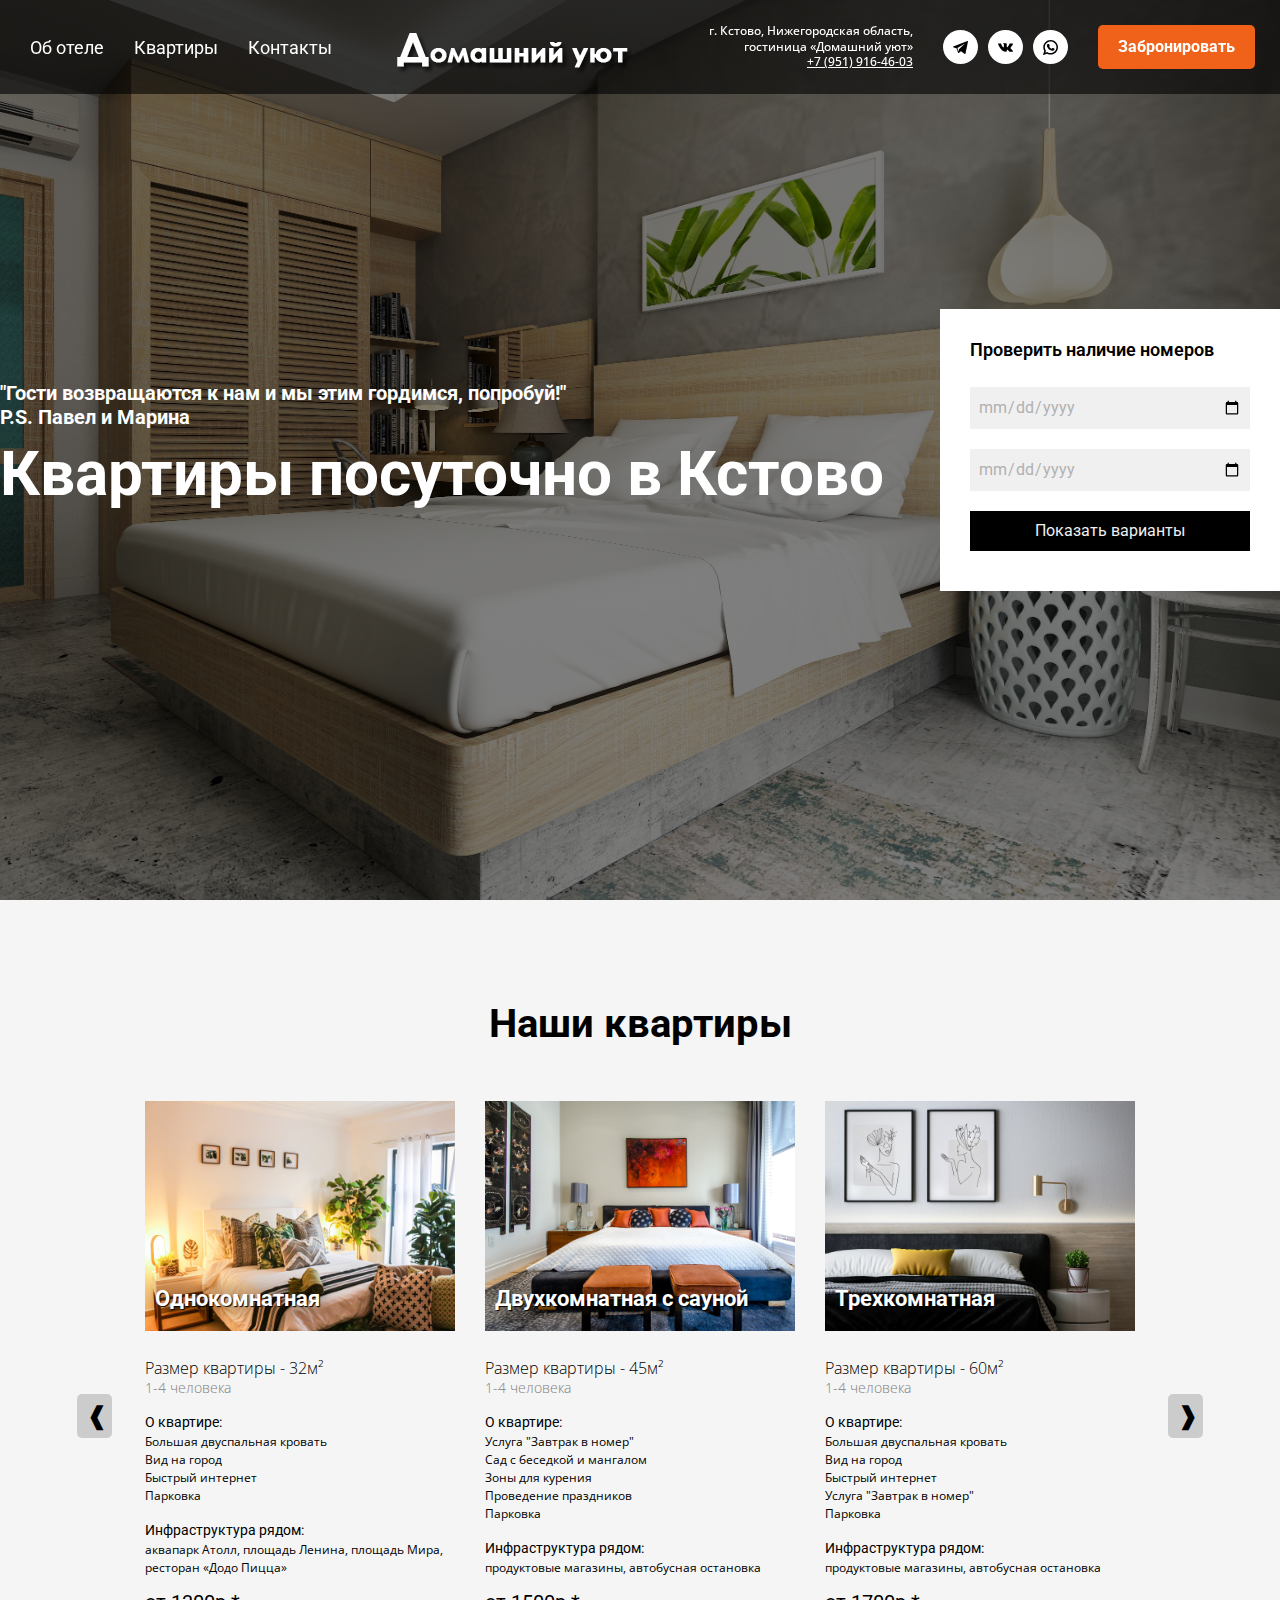
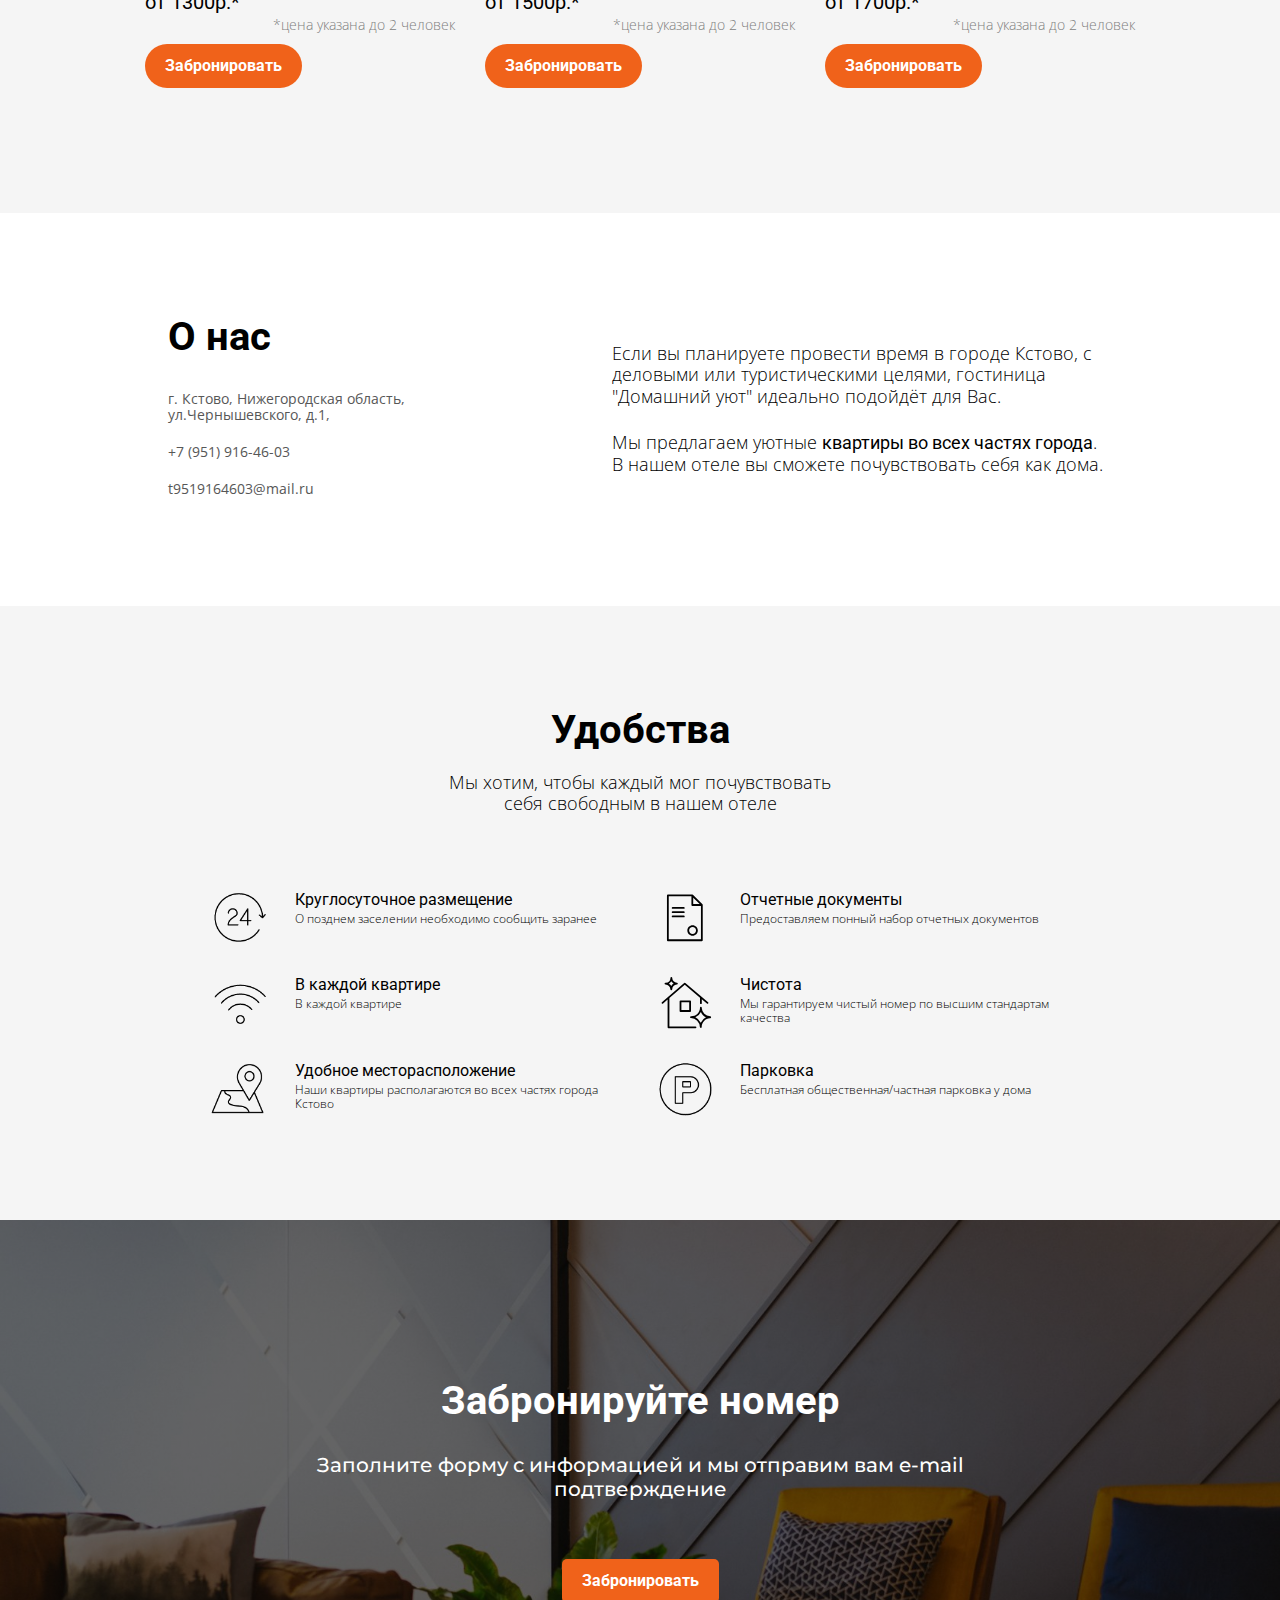
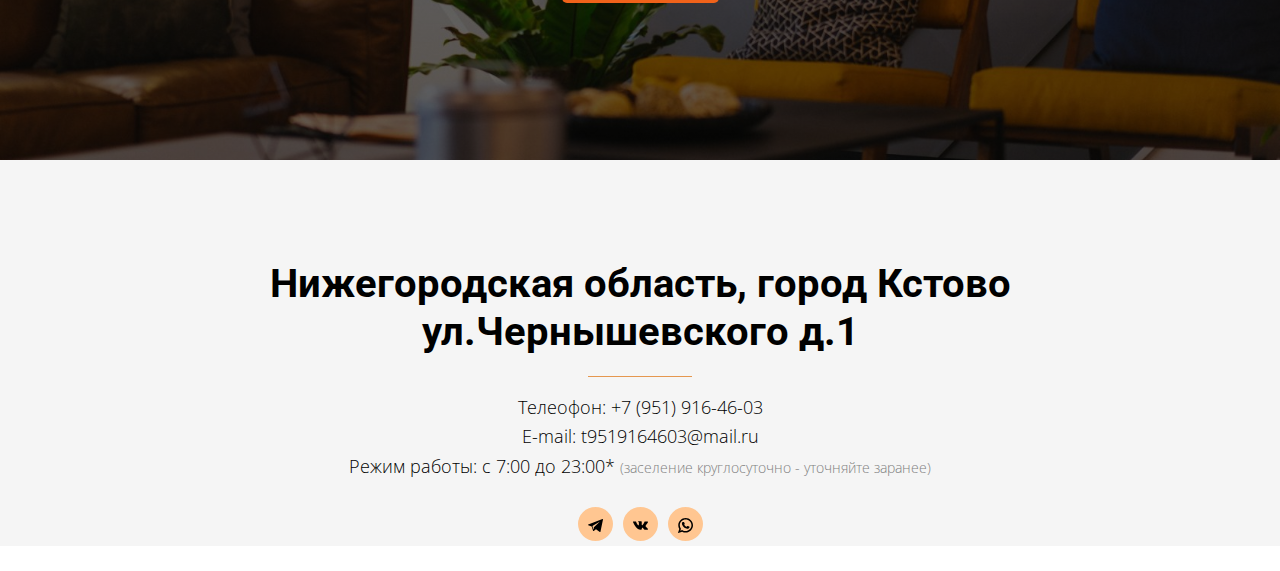
==== commit f0948423: "OK" ====
--- a/index.html
+++ b/index.html
@@ -357,7 +357,7 @@
 										<button>Забронировать</button>
 									</div>
 								</div>
-							</li>
+
 							<li>
 								<div class="roomCard">
 									<div class="roomPhoto">
@@ -392,7 +392,7 @@
 										<button>Забронировать</button>
 									</div>
 								</div>
-							</li>
+
 							<li>
 								<div class="roomCard">
 									<div class="roomPhoto">
@@ -427,7 +427,7 @@
 										<button>Забронировать</button>
 									</div>
 								</div>
-							</li>
+
 							<li>
 								<div class="roomCard">
 									<div class="roomPhoto">
@@ -462,7 +462,7 @@
 										<button>Забронировать</button>
 									</div>
 								</div>
-							</li>
+
 							<li>
 								<div class="roomCard">
 									<div class="roomPhoto">
@@ -497,7 +497,7 @@
 										<button>Забронировать</button>
 									</div>
 								</div>
-							</li>
+
 							<li>
 								<div class="roomCard">
 									<div class="roomPhoto">
@@ -532,7 +532,7 @@
 										<button>Забронировать</button>
 									</div>
 								</div>
-							</li>
+
 							<li>
 								<div class="roomCard">
 									<div class="roomPhoto">
@@ -567,7 +567,7 @@
 										<button>Забронировать</button>
 									</div>
 								</div>
-							</li>
+
 							<li>
 								<div class="roomCard">
 									<div class="roomPhoto">
@@ -602,7 +602,7 @@
 										<button>Забронировать</button>
 									</div>
 								</div>
-							</li>
+
 							<li>
 								<div class="roomCard">
 									<div class="roomPhoto">
@@ -637,7 +637,7 @@
 										<button>Забронировать</button>
 									</div>
 								</div>
-							</li>
+
 						</ul>
 					</div>
 					<button class="arrow next"> ❱ </button>
--- a/style.css
+++ b/style.css
@@ -447,6 +447,9 @@
 
 .gallery li {
   display: inline-block;
+
+
+  /* border : 1px solid #E76D13; */
 }
 
 
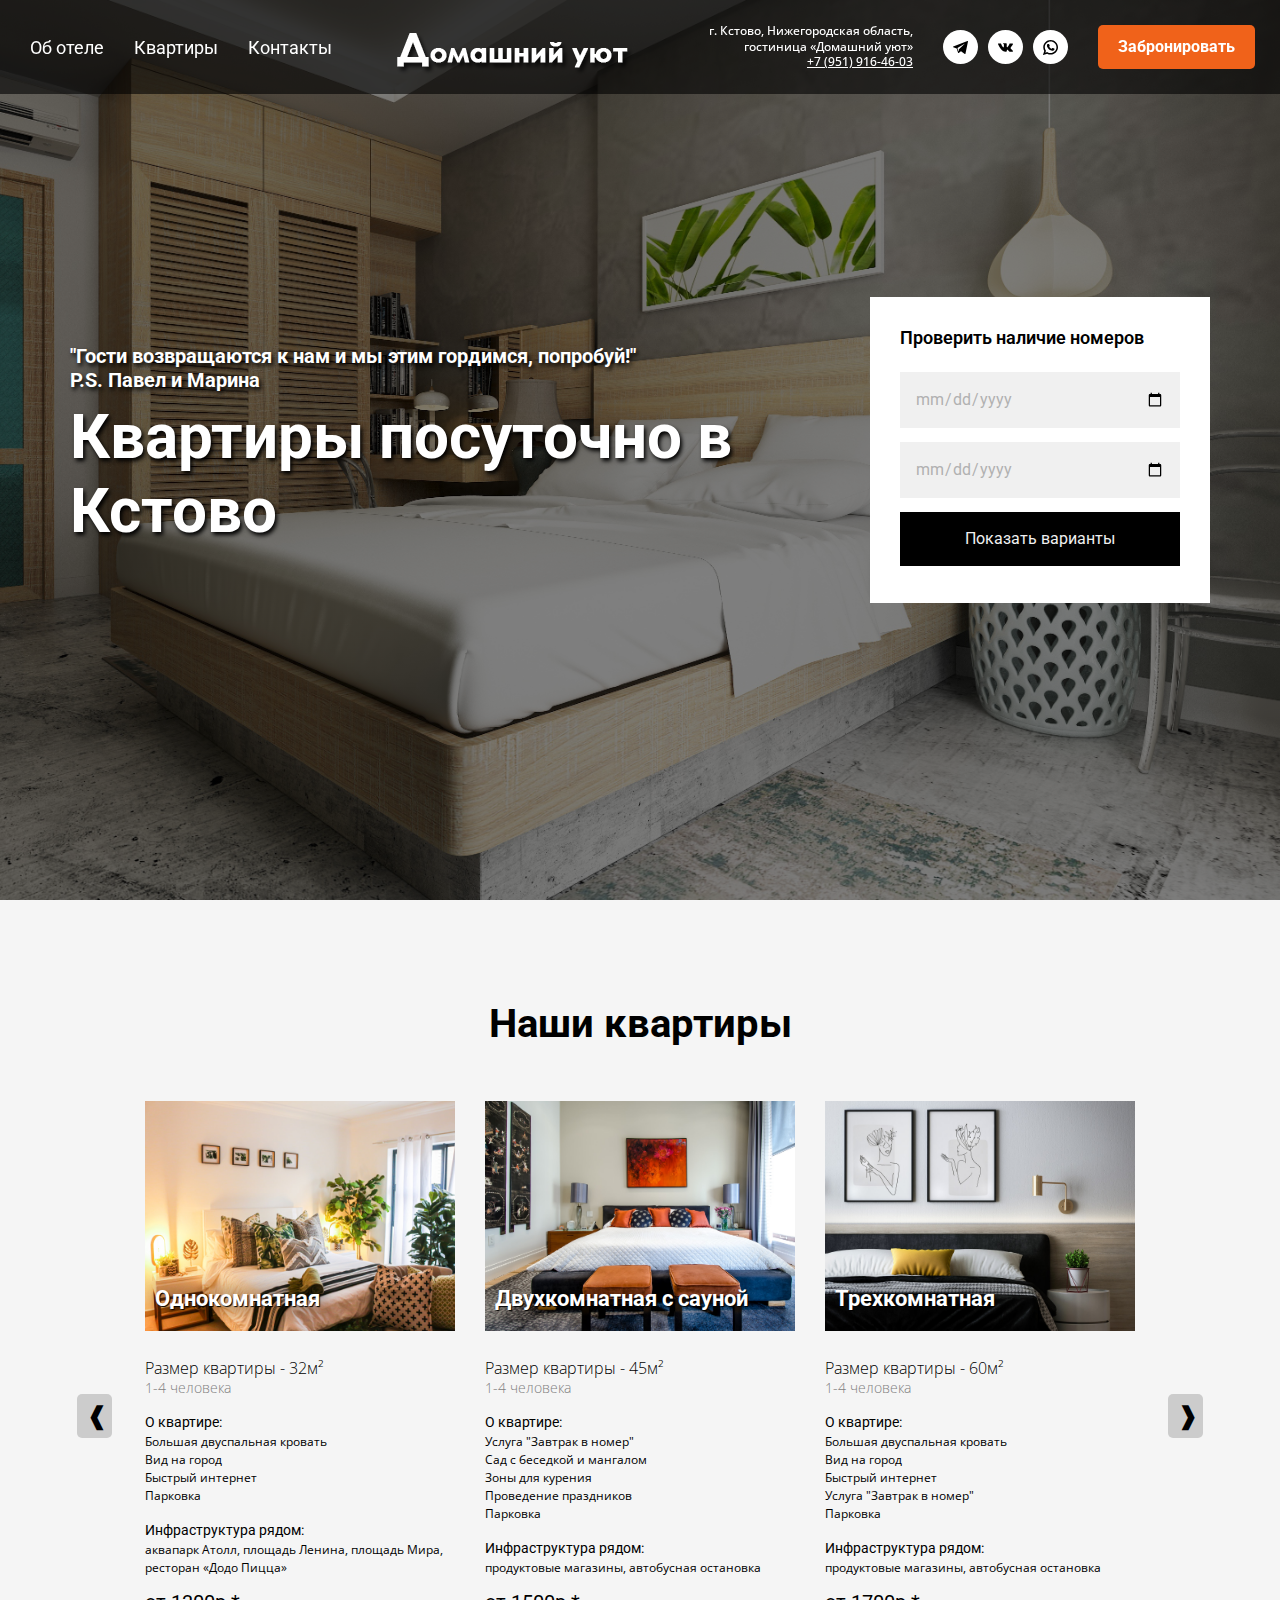
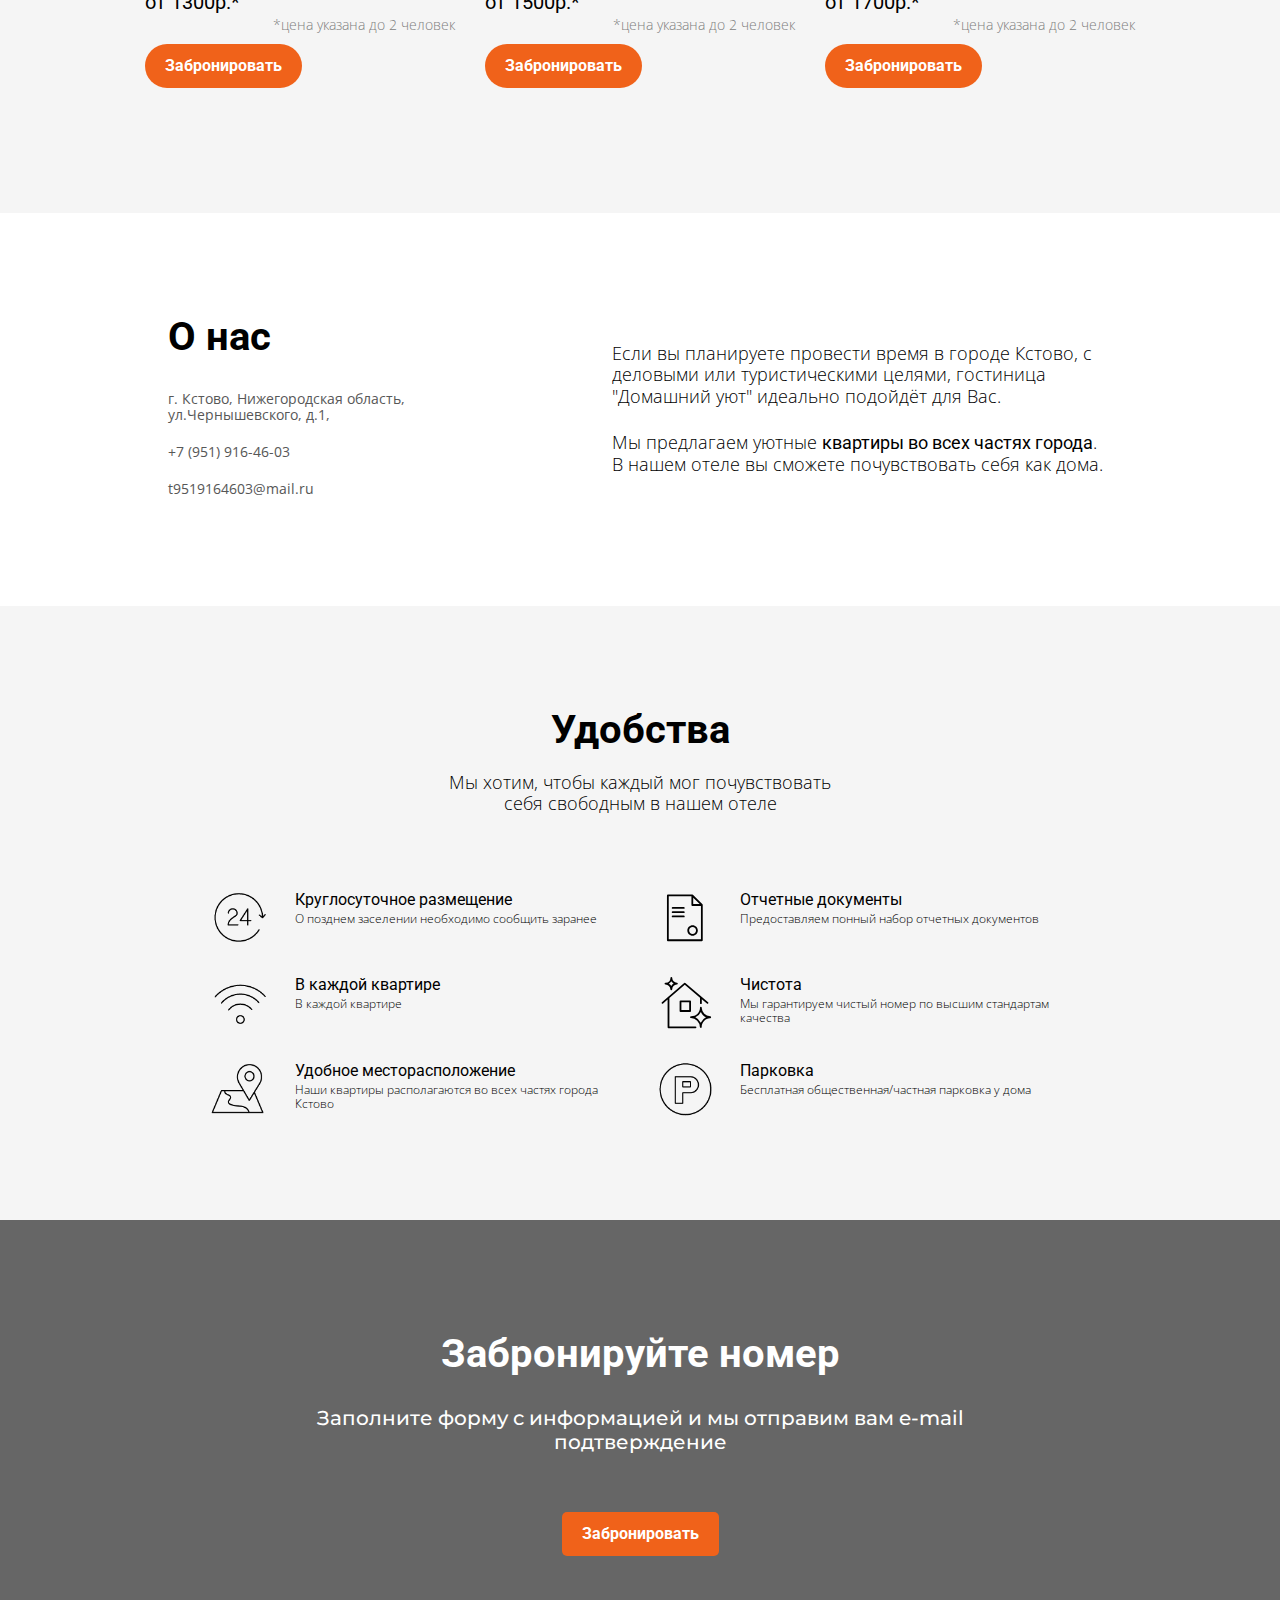
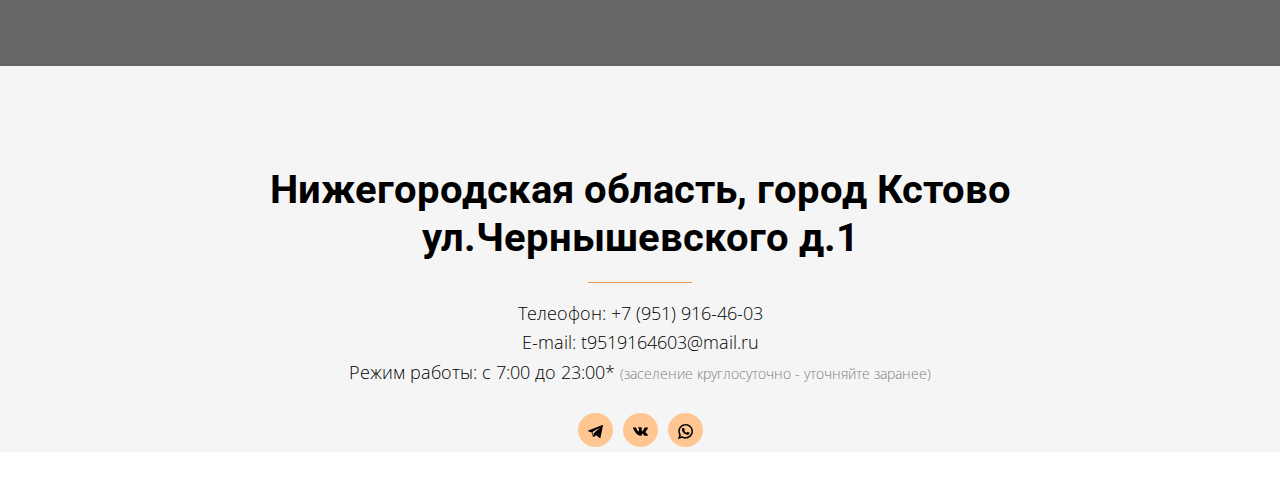
==== commit b90a579f: "ok" ====
--- a/index.html
+++ b/index.html
@@ -216,13 +216,18 @@
 	<link href="https://fonts.googleapis.com/css2?family=Open+Sans:wght@300;400&display=swap" rel="stylesheet">
 
 
+	
+
+
+	<link rel="stylesheet" href="https://cdnjs.cloudflare.com/ajax/libs/animate.css/4.1.1/animate.min.css"/>
+
+
+
+	<!-- <script src="https://ajax.googleapis.com/ajax/libs/jquery/3.5.1/jquery.min.js"></script> -->
+
+
 	<!-- <link rel="stylesheet" href="lib/normalize.css"> -->
 	<link rel="stylesheet" href="style.css">
-
-
-
-
-	<!-- <script src="https://ajax.googleapis.com/ajax/libs/jquery/3.5.1/jquery.min.js"></script> -->
 
 
 
@@ -260,7 +265,7 @@
 					<div class="telegram">
 						<div class="iconsCircle">
 							<!-- change url -->
-							<img src="img/telegram.svg" title="mainphoto" width="15px">
+							<img src="img/telegram.svg" title="mainphoto">
 						</div>
 					</div>
 				</a>
@@ -269,7 +274,7 @@
 					<div class="vk">
 						<div class="iconsCircle">
 							<!-- change url -->
-							<img src="img/vk.svg" title="mainphoto" width="15px">
+							<img src="img/vk.svg" title="mainphoto">
 						</div>
 					</div>
 				</a>
@@ -279,7 +284,7 @@
 					<div class="whatsapp">
 						<div class="iconsCircle">
 							<!-- change url -->
-							<img src="img/whatsapp.svg" title="mainphoto" width="15px">
+							<img src="img/whatsapp.svg" title="mainphoto">
 						</div>
 					</div>
 				</a>
@@ -303,11 +308,11 @@
 					<input type="submit" value="Показать варианты">
 				</form>
 				
-				<div class="mainFotoText">
-					<h3> "Гости возвращаются к нам и мы этим гордимся, попробуй!"
+				<div class="mainFotoText ">
+					<h3 class="animate__animated animate__fadeInDown"> "Гости возвращаются к нам и мы этим гордимся, попробуй!"
 						<br> P.S. Павел и Марина
 					</h3>
-					<h1> Квартиры посуточно в Кстово </h1>
+					<h1 class="animate__animated animate__fadeInLeftBig"> Квартиры посуточно в Кстово </h1>
 				</div>
 
 			</div>
@@ -773,8 +778,12 @@
 					<h3> Заполните форму с информацией и мы отправим вам e-mail подтверждение </h3>
 				</div>
 				<div>
-					<button>Забронировать</button>
+					<button>Забронировать</button> 
 				</div>
+
+				<!-- <div class="mainBookingForm">
+
+				</div> -->
 
 			</div>
 		</div>
@@ -792,15 +801,35 @@
 				<h4> Режим работы: с 7:00 до 23:00* <span> (заселение круглосуточно - уточняйте заранее)</span> </h4>
 
 				<div class="icons">
-					<div class="iconsCircle">
-						<img src="img/telegram.svg" title="mainphoto" width="15px">
-					</div>
-					<div class="iconsCircle">
-						<img src="img/vk.svg" title="mainphoto" width="15px">
-					</div>
-					<div class="iconsCircle">
-						<img src="img/whatsapp.svg" title="mainphoto" width="15px">
-					</div>
+
+					<a href="#rooms">
+						<div class="darkIcon">
+							<div class="iconsCircle">
+								<!-- change url -->
+								<img src="img/telegram.svg" title="mainphoto">
+							</div>
+						</div>
+					</a>
+	
+					<a href="#rooms">
+						<div class="darkIcon">
+							<div class="iconsCircle">
+								<!-- change url -->
+								<img src="img/vk.svg" title="mainphoto">
+							</div>
+						</div>
+					</a>
+	
+	
+					<a href="#rooms">
+						<div class="darkIcon">
+							<div class="iconsCircle">
+								<!-- change url -->
+								<img src="img/whatsapp.svg" title="mainphoto">
+							</div>
+						</div>
+					</a>
+					
 				</div>
 
 			</div>
@@ -831,4 +860,4 @@
 
 </body>
 
-</html>+</html>
--- a/style.css
+++ b/style.css
@@ -86,6 +86,7 @@
 .icons {
   display: inline-flex;
   margin: 25px;
+  
 }
 
 .icons .iconsCircle {
@@ -96,9 +97,9 @@
   border-radius: 50%;
 }
 
-/* .icons img {
-  background-color: rgb(255, 255, 255);
-} */
+.icons img {
+  width: 15px;
+}
 
 .icons .telegram :hover {
   background-color: rgb(114, 196, 236);
@@ -288,6 +289,15 @@
 
 /* BODY -> MAIN PHOTO */
 .mainPhoto {
+
+  /* background: url(img/photo01.jpg) no-repeat center center fixed; 
+  -webkit-background-size: cover;
+  -moz-background-size: cover;
+  -o-background-size: cover;
+  background-size: cover; */
+
+
+
     height: 100vh;
     width: 100%;
 
@@ -304,7 +314,7 @@
 
 .centered {				/* change to container */
 	width: 100%;
-	max-width: 1500px;
+	max-width: 1140px;
 }
 
 /* BODY -> MAIN PHOTO -> BOOKING FORM */
@@ -323,8 +333,8 @@
 
 .mainPhotoForm input {
 	width: 280px;
-	margin: 10px 0px;
-	padding: 8px;
+	margin: 7px 0px;
+	padding: 15px;
 
 	border-style: none;
 	outline: none;
@@ -347,22 +357,33 @@
 
 /* BODY -> MAIN PHOTO -> TEXT */
 .mainFotoText {
-  max-width: 900px;
+  max-width: 800px;
 
   position: absolute;
   top: 50%;
   transform: translate(0%, -50%);
+
+  text-shadow: #000000 2px 3px 4px;
 }
 
 .mainFotoText h3 { /* remove it */
   color: rgb(255, 255, 255);
   font-weight: 700;
   font-family: 'Roboto', sans-serif;
-}
+
+  animation-delay: 1s;
+  /* animation-duration: 5s; */
+}
+
+/* .animate__animated.animate__fadeInDown {
+  --animate-duration: 2s;
+} */
 
 .mainFotoText h1 { /* remove it */
   color: rgb(255, 255, 255);
   font-size: 62px;
+
+  /* animation-duration: 1.5s; */
 }
 
 /* BODY -> ROOMS - ABOUT US - COMFORT - BOOKING - CONTACTS - FOOTER - ROOMS  */
@@ -650,21 +671,33 @@
 
 
 .booking {
+
+  
   background-color: rgb(255, 255, 255);
-  background-image: linear-gradient( rgba(0, 0, 0, 0.6), rgba(0, 0, 0, 0.6)), url(img/book.jpg);
+
+
+
+   background: linear-gradient( rgba(0, 0, 0, 0.6), rgba(0, 0, 0, 0.6)), url(img/book.jpg) no-repeat center center fixed; 
+  -webkit-background-size: cover;
+  -moz-background-size: cover;
+  -o-background-size: cover;
+  background-size: cover;
+
+
+  /* background-image: linear-gradient( rgba(0, 0, 0, 0.6), rgba(0, 0, 0, 0.6)), url(img/book.jpg);
   background-size: cover;
   background-position-x: center;
-  background-position-y: center;
+  background-position-y: center; */
 
   text-align: center;
 
-  padding: 0 0;
+  padding: 110px 0px;
 
   display: flex;
   align-items: center;
   justify-content: center;
 
-  height: 60vh;
+  /* height: 60vh; */
 
 
   /* position: -webkit-sticky; */
@@ -686,6 +719,14 @@
 .booking h3 {
   padding: 0 0 50px 0;
   color: rgb(255, 255, 255);
+}
+
+.mainBookingForm {
+  /* width: 800px; */
+  height: 1500px;
+
+  background-color: rgb(255, 255, 255);
+  opacity: 0.7; /* Полупрозрачный фон */
 }
 
 /* .contacts */
@@ -723,12 +764,12 @@
   justify-content: center;
 }
 
-.contacts .icons img {
-  background-color: rgb(255, 198, 145);
-}
-
 .contacts .icons .iconsCircle {
   background-color: rgb(255, 198, 145);
+}
+
+.icons .darkIcon :hover {
+  background-color: rgb(255, 166, 83);
 }
 
 
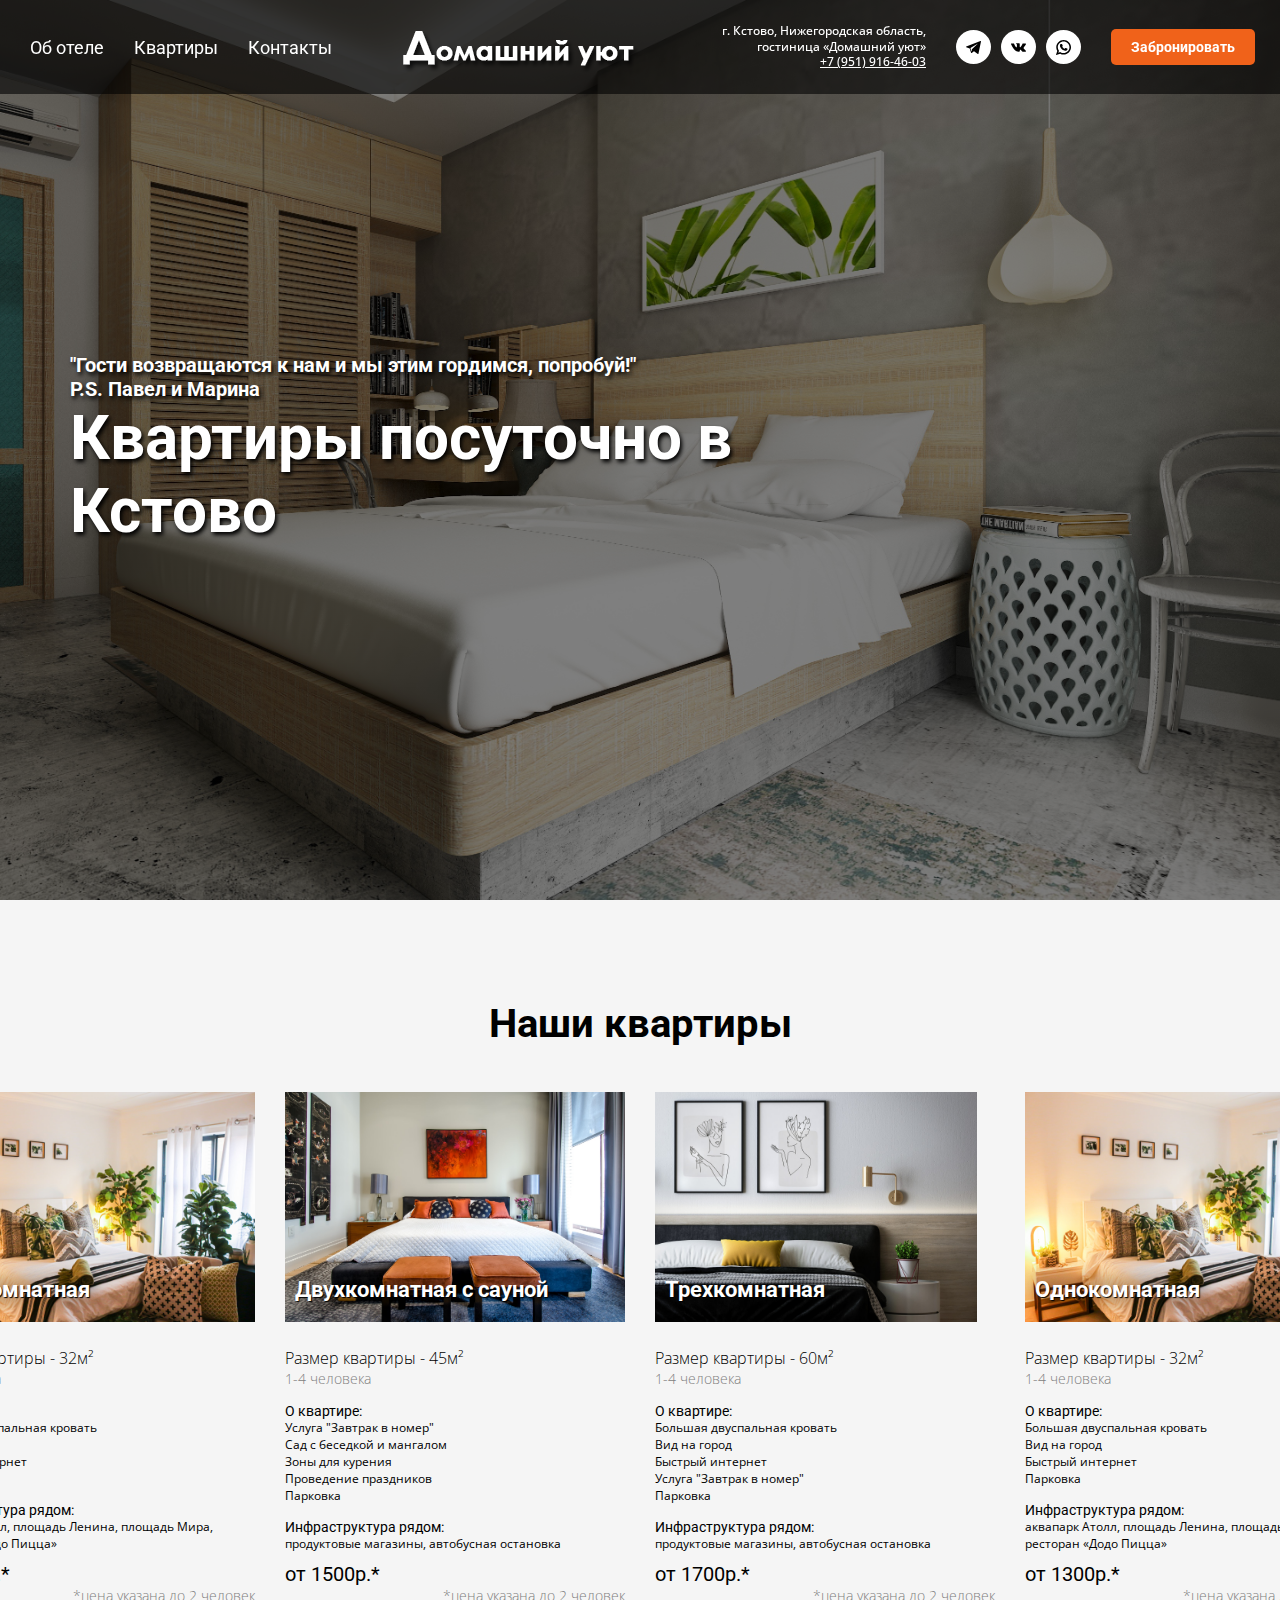
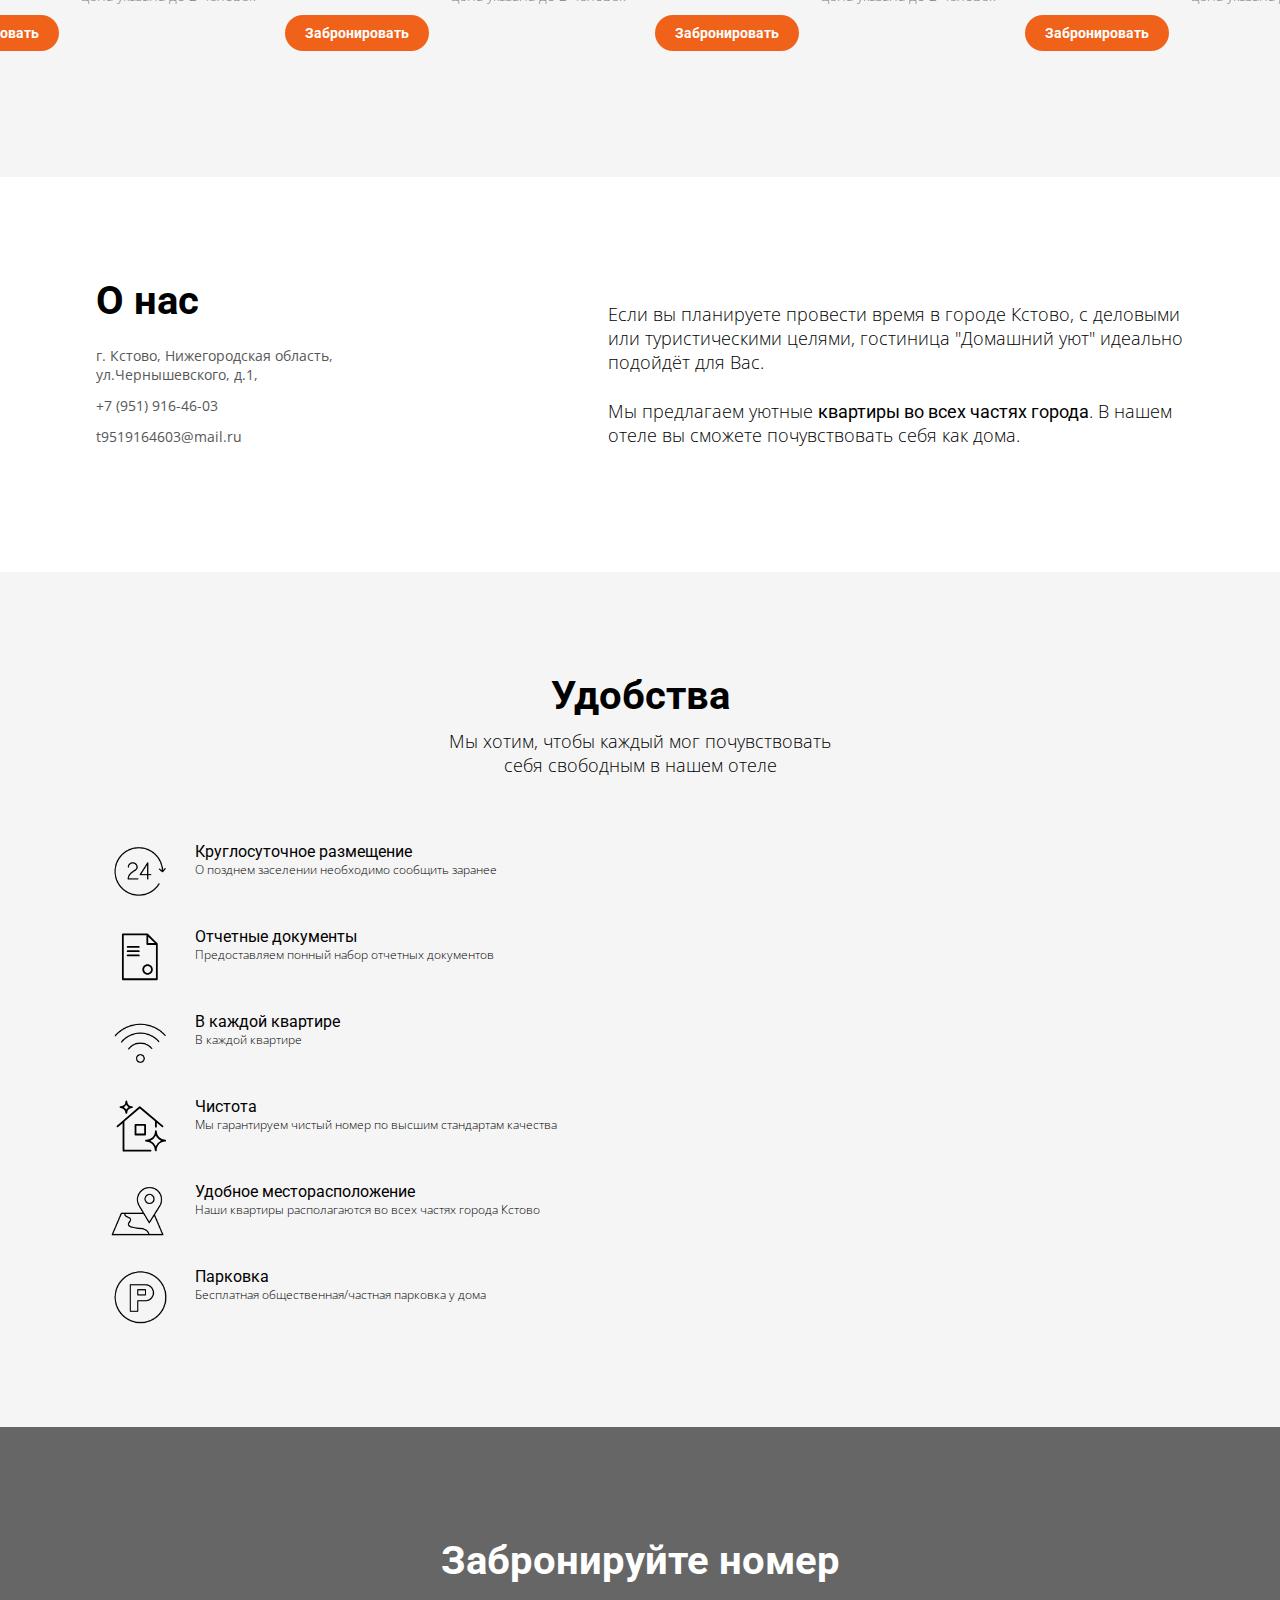
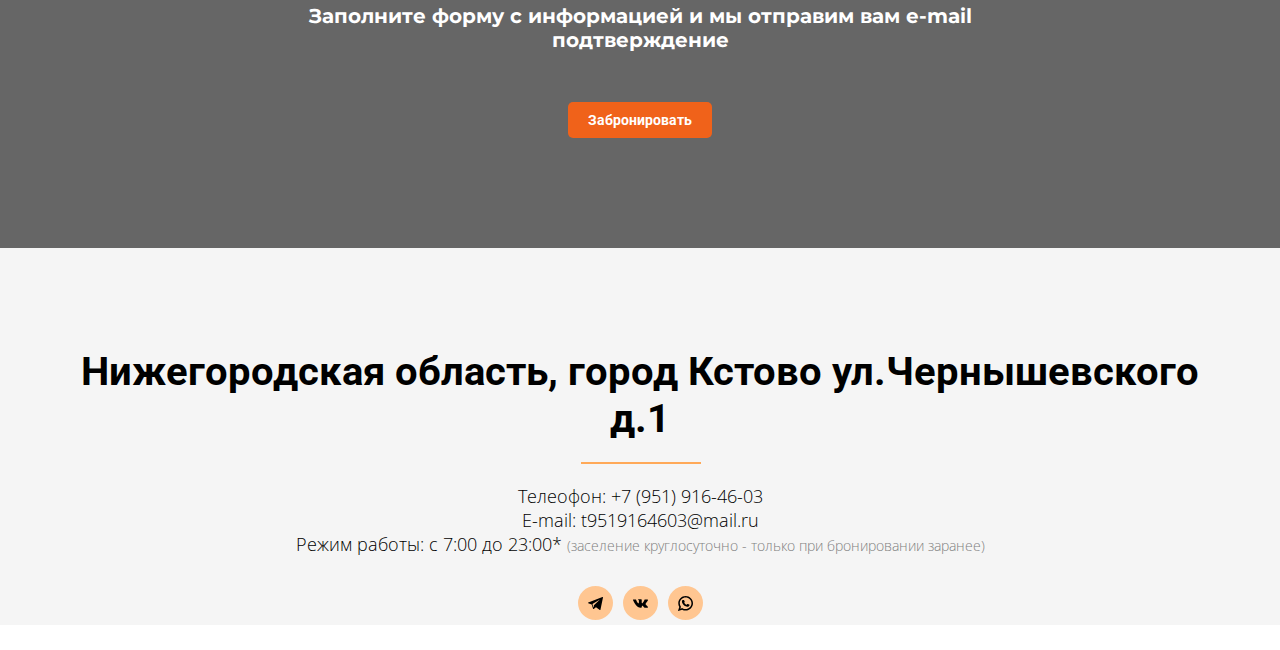
==== commit c5b6b35c: "OK" ====
--- a/index.html
+++ b/index.html
@@ -197,7 +197,7 @@
 	<meta name="viewport" content="width=device-width, initial-scale=1.0">
 
 	<!-- Подключаем Bootstrap CSS -->
-	<link rel="stylesheet" href="lib/css/bootstrap.min.css">
+	<!-- <link rel="stylesheet" href="lib/css/bootstrap.min.css"> -->
 
 
 	<title> Домашний уют </title>
@@ -228,6 +228,8 @@
 
 	<!-- <link rel="stylesheet" href="lib/normalize.css"> -->
 	<link rel="stylesheet" href="style.css">
+
+	<script src="flatsObjects.js"></script>
 
 
 
@@ -291,7 +293,7 @@
 
 			</div>
 			<div>
-				<button>Забронировать</button>
+				<button class="winBooking"> Забронировать </button>
 			</div>
 		</div>
 	</header>
@@ -300,13 +302,13 @@
 
 		<div class="mainPhoto">
 			<div class="centered">
-				<form class="mainPhotoForm">
+				<!-- <form class="mainPhotoForm">
 					<h3> Проверить наличие номеров </h3>
 
 					<input type="date" name="dateFrom" class="" value="" placeholder="Заезд" required> <br>
 					<input type="date" name="dateTo" class="" value="" placeholder="Выезд" required> <br>
 					<input type="submit" value="Показать варианты">
-				</form>
+				</form> -->
 				
 				<div class="mainFotoText ">
 					<h3 class="animate__animated animate__fadeInDown"> "Гости возвращаются к нам и мы этим гордимся, попробуй!"
@@ -320,8 +322,11 @@
 
 
 		<div id="rooms" class="rooms">
-			<div class="myContainer">
-				<h2>Наши квартиры</h2>
+			<div class="cont">
+				<div>
+					<h2>Наши квартиры</h2>
+				</div>
+				
 				<div id="carousel" class="carousel">
 
 					<button class="arrow prev"> ❰ </button>
@@ -359,7 +364,7 @@
 											от 1300р.*
 											<h5> *цена указана до 2 человек </h5>
 										</div>
-										<button>Забронировать</button>
+										<button class="Form-Button winBooking">Забронировать</button>
 									</div>
 								</div>
 
@@ -394,7 +399,7 @@
 											от 1500р.*
 											<h5> *цена указана до 2 человек </h5>
 										</div>
-										<button>Забронировать</button>
+										<button class="winBooking">Забронировать</button>
 									</div>
 								</div>
 
@@ -429,7 +434,7 @@
 											от 1700р.*
 											<h5> *цена указана до 2 человек </h5>
 										</div>
-										<button>Забронировать</button>
+										<button class="winBooking">Забронировать</button>
 									</div>
 								</div>
 
@@ -464,7 +469,7 @@
 											от 1300р.*
 											<h5> *цена указана до 2 человек </h5>
 										</div>
-										<button>Забронировать</button>
+										<button class="winBooking">Забронировать</button>
 									</div>
 								</div>
 
@@ -499,7 +504,7 @@
 											от 1500р.*
 											<h5> *цена указана до 2 человек </h5>
 										</div>
-										<button>Забронировать</button>
+										<button class="winBooking">Забронировать</button>
 									</div>
 								</div>
 
@@ -534,7 +539,7 @@
 											от 1700р.*
 											<h5> *цена указана до 2 человек </h5>
 										</div>
-										<button>Забронировать</button>
+										<button class="winBooking">Забронировать</button>
 									</div>
 								</div>
 
@@ -569,7 +574,7 @@
 											от 1300р.*
 											<h5> *цена указана до 2 человек </h5>
 										</div>
-										<button>Забронировать</button>
+										<button class="winBooking">Забронировать</button>
 									</div>
 								</div>
 
@@ -604,7 +609,7 @@
 											от 1500р.*
 											<h5> *цена указана до 2 человек </h5>
 										</div>
-										<button>Забронировать</button>
+										<button class="winBooking">Забронировать</button>
 									</div>
 								</div>
 
@@ -639,7 +644,7 @@
 											от 1700р.*
 											<h5> *цена указана до 2 человек </h5>
 										</div>
-										<button>Забронировать</button>
+										<button class="winBooking">Забронировать</button>
 									</div>
 								</div>
 
@@ -798,7 +803,7 @@
 
 				<h4> Телеофон: +7 (951) 916-46-03 </h4>
 				<h4> E-mail: t9519164603@mail.ru </h4>
-				<h4> Режим работы: с 7:00 до 23:00* <span> (заселение круглосуточно - уточняйте заранее)</span> </h4>
+				<h4> Режим работы: с 7:00 до 23:00* <span> (заселение круглосуточно - только при бронировании заранее)</span> </h4>
 
 				<div class="icons">
 
@@ -845,6 +850,73 @@
 
 	</footer> -->
 
+	<div id="modalW" class="modalW">
+		<div class="modalWin modalWin_Book_Form">
+			<div class="modalWinBooking" id="modal">
+				<div class="closeModalWin">
+					✕
+				</div>
+				Бронирование на сайте временно не доступно, для бронирования звоните по телефону <a title="Позвонить" href="tel: +7(951)916-46-03"> <u> +7 (951) 916-46-03 </u> </a> <br>
+				<a title="Позвонить" href="tel: +7(951)916-46-03"> <button> Позвонить </button> </a>
+			</div>
+		</div>
+	</div>
+	
+	 <!-- <script>
+	  var modal = document.querySelector('.modal_win');
+	  var overflow = document.createElement('div');
+	  function openWin() {
+			  overflow.className = "overflow_for_modal";
+			  document.body.appendChild(overflow);
+			  var height = modal.offsetHeight;
+			  modal.style.marginTop = - height / 2 + "px";
+			  modal.style.top = "50%";
+	  }
+	  if (!Element.prototype.remove) {
+			  Element.prototype.remove = function remove() {
+					  if (this.parentNode) {
+							  this.parentNode.removeChild(this);
+					  }
+			  };
+	  }
+	  overflow.onclick = function () {
+			  modal.style.top = "-100%";
+			  overflow.remove();
+	  }
+	  </script> -->
+
+
+
+
+
+
+
+
+
+
+
+
+
+
+
+
+
+
+
+
+
+
+
+
+
+
+
+
+
+
+
+
+
 
 
 
@@ -856,6 +928,8 @@
 
 	<!-- <script src="js/headerScroll.js"></script> -->
 	<script src="index.js"></script>
+
+	
 	<script src="carouselRoomCards.js"></script>
 
 </body>
--- a/style.css
+++ b/style.css
@@ -68,11 +68,16 @@
   color: rgb(255, 255, 255);
   font-weight: bold;
   transition: border-radius 0.4s ease-in;
+  font-size: 14px;
 }
 
 button:hover {
   background-color: #df520c;
   border-radius: 30px;
+}
+
+.Form-Button {
+  /* float: right; */
 }
 
 /* .container {
@@ -91,7 +96,7 @@
 
 .icons .iconsCircle {
   margin: 5px;
-  padding: 5px 10px 5px 10px;
+  padding: 10px 10px 5px 10px;
 
   background-color: rgb(255, 255, 255);
   border-radius: 50%;
@@ -415,20 +420,31 @@
   text-align: center;
 }
 
+.cont {
+  display: flex;
+  flex-direction: column;
+  align-items: center;
+}
+
 .carousel {
-  width: 100%;
+  width: 1480px;
+
+  display: flex;
+  justify-content: center;
+  align-items: center;
+
   padding: 10px 60px;
+
+  position: relative;
 }
 
 .arrow {
   position: absolute;
-  top: 50%;
+  /* top: 50%; */
   font-size: 24px;
-  line-height: 24px;
+  /* line-height: 24px; */
   color: rgb(0, 0, 0);
-  background-color: #ccc;
-  display: block;
-  width: 35px;
+  background-color: rgba(0, 0, 0, 0.05);
 }
 
 .arrow:focus {
@@ -452,7 +468,7 @@
 }
 
 .gallery {
-  width: 100%;
+  width: 1480px;
   overflow: hidden;
 }
 
@@ -478,7 +494,8 @@
 
 
 .carousel .roomCard {
-  max-width: 340px;
+  width: 340px;
+  height: 560px;
   padding: 15px 15px;
   /* margin: 0 10px; */
 
@@ -778,3 +795,46 @@
     z-index: 10;
 } */
 
+.modalWin{
+  display: flex;
+  align-items: center;
+  justify-content: center;
+
+  position: fixed; /* or absolute */
+  top: 0;
+  left: 0;
+
+  width: 100%;
+  height: 100vh;
+  background-color: rgba(0, 0, 0, 0.6);
+
+  z-index: 1000;
+}
+
+.modalWinBooking {
+  position: relative;
+  display: flex;
+  flex-direction: column;
+  align-items: center;
+
+  background-color: rgb(255, 255, 255);
+
+  padding: 20px;
+
+  max-width: 500px;
+  text-align: center;
+}
+
+.closeModalWin {
+  color: #575757;
+  font-size: 25px;
+
+  position: absolute;
+  top: 0;
+  right: 10px;
+}
+
+.modalWin_Book_Form {
+  visibility: hidden;
+  /* visibility: visible; */
+}
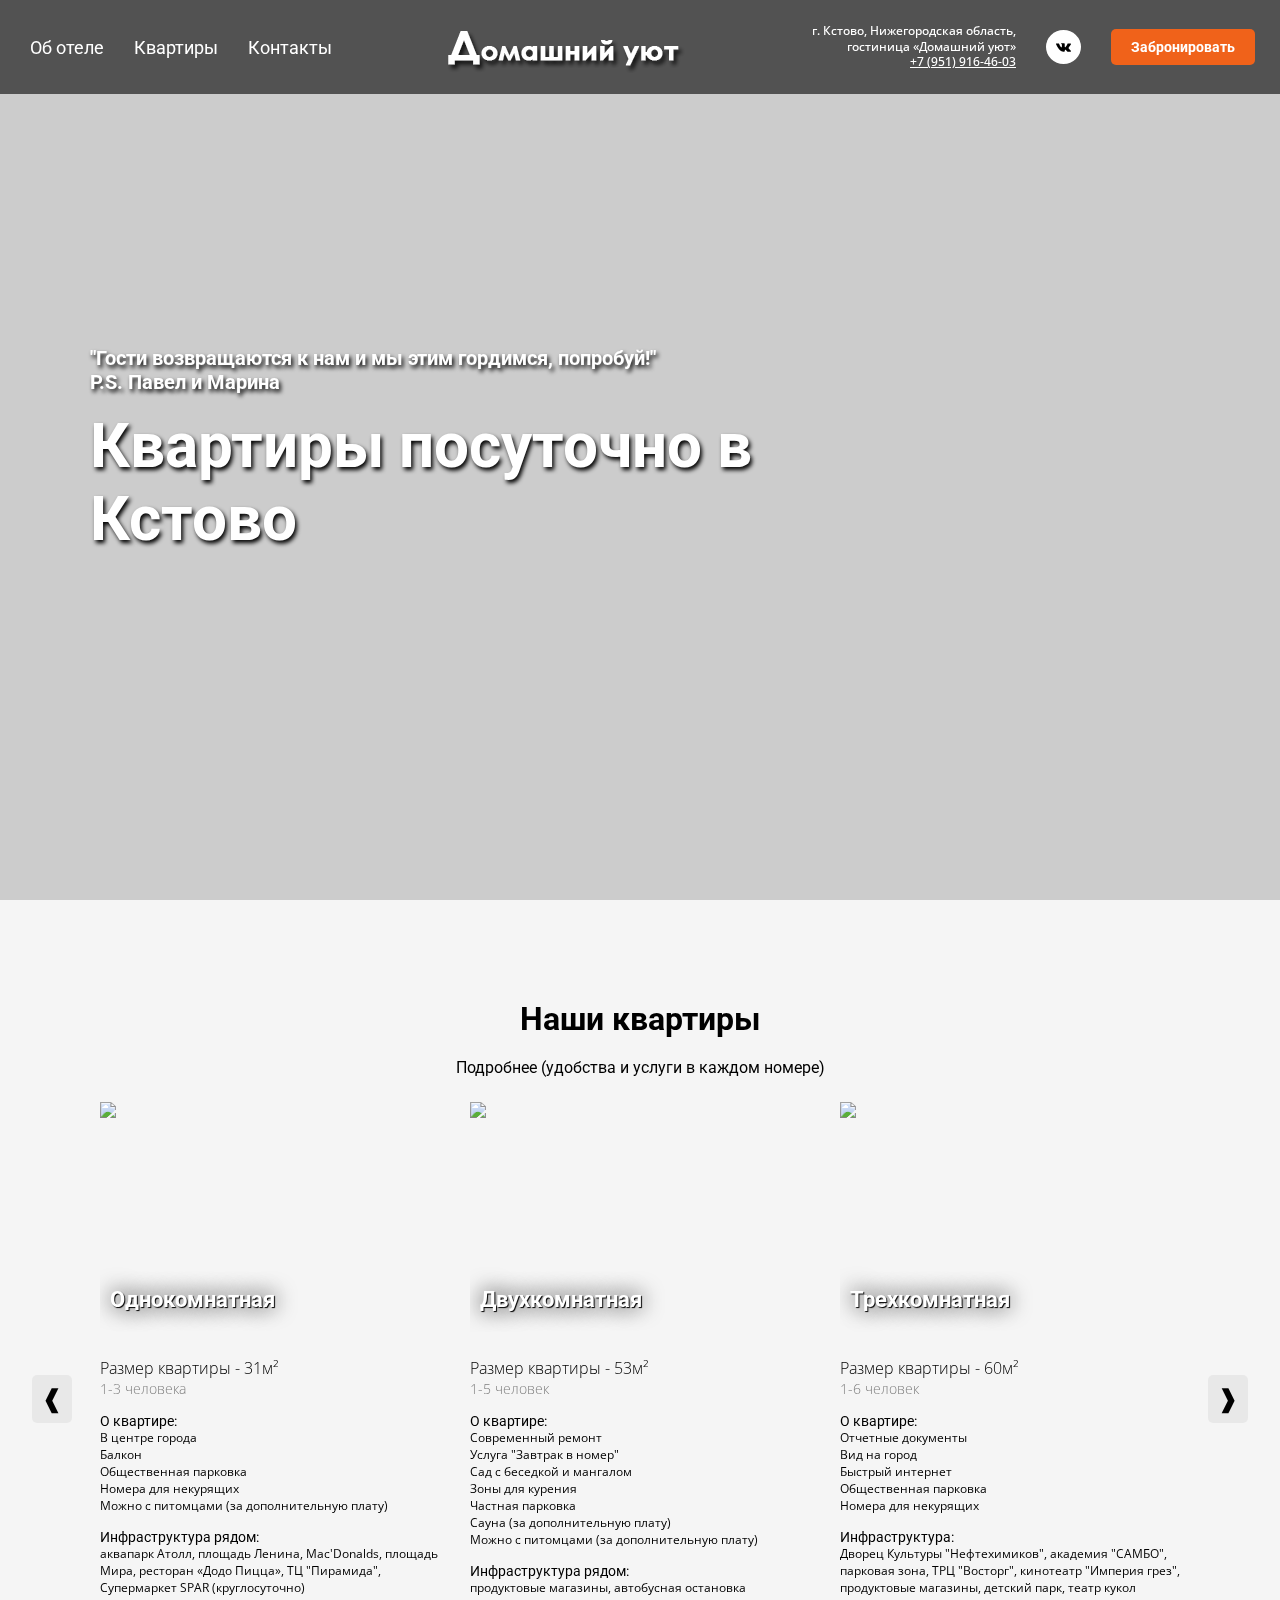
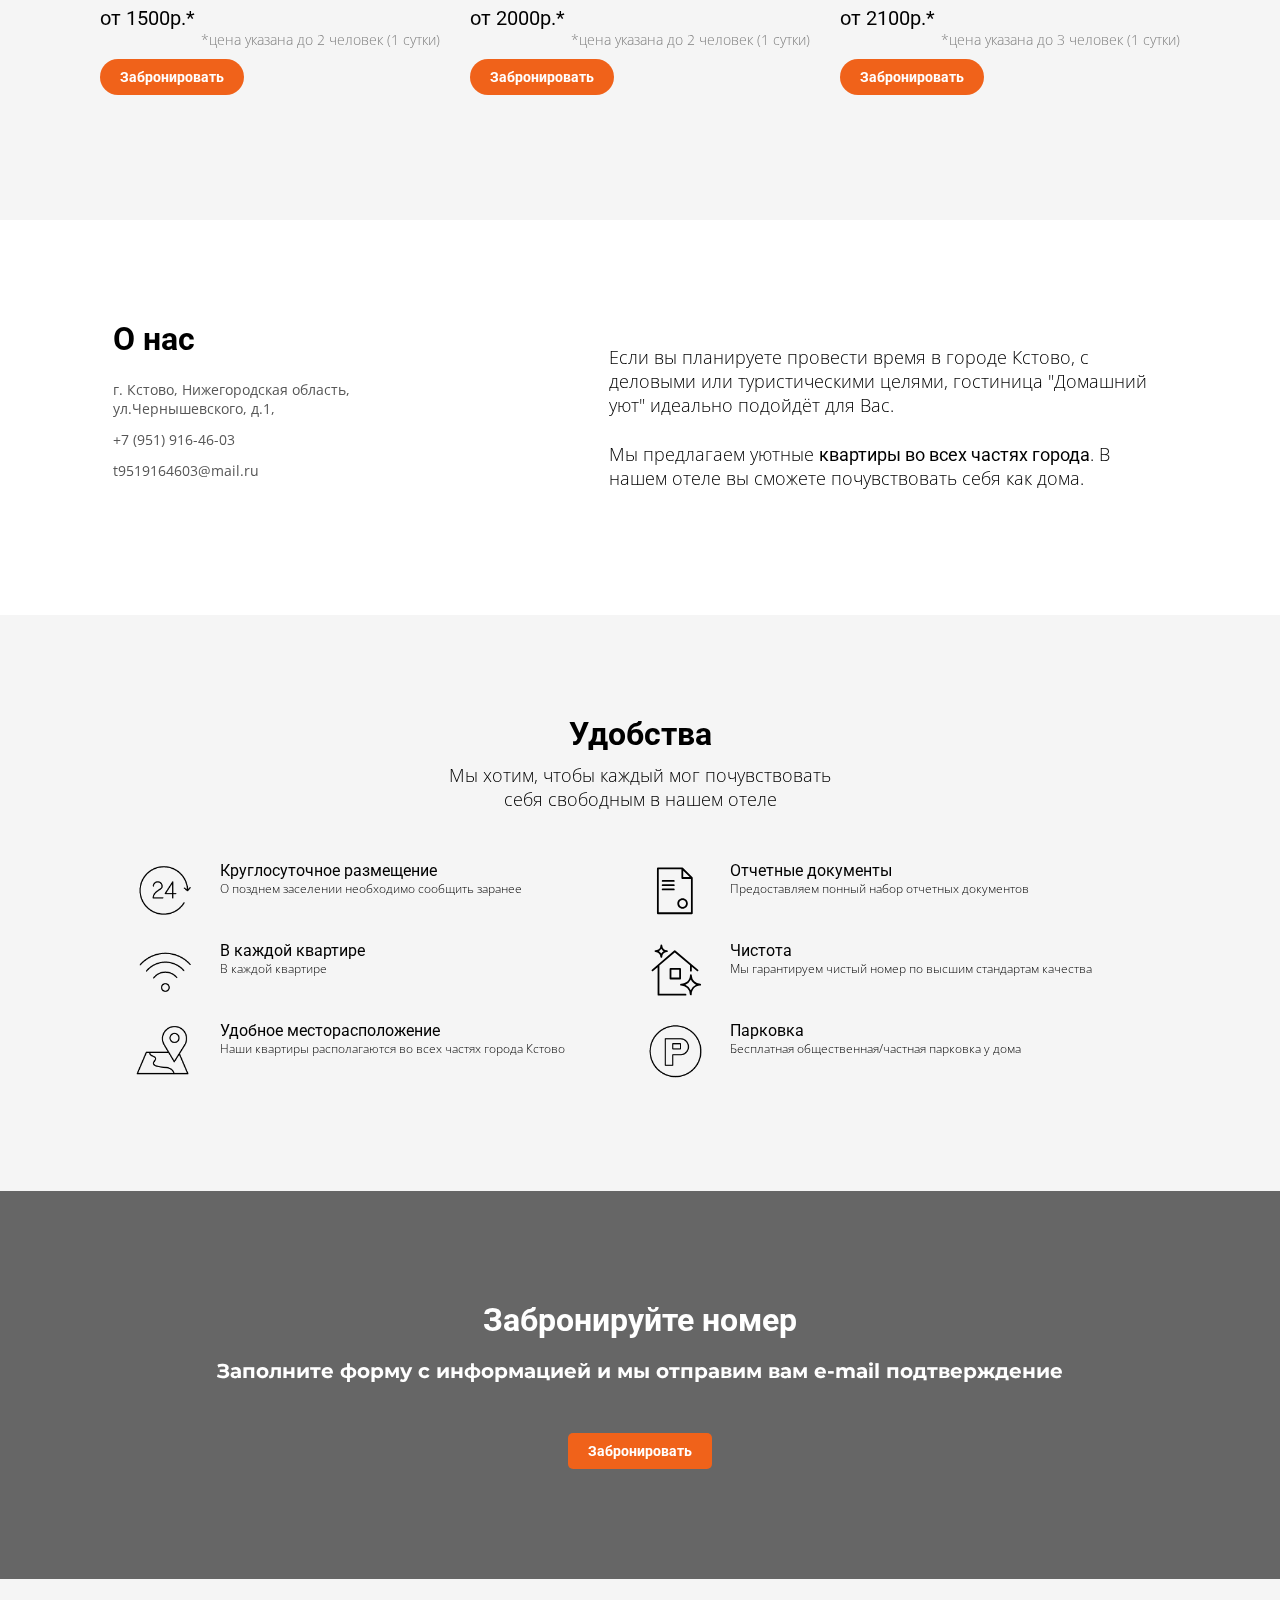
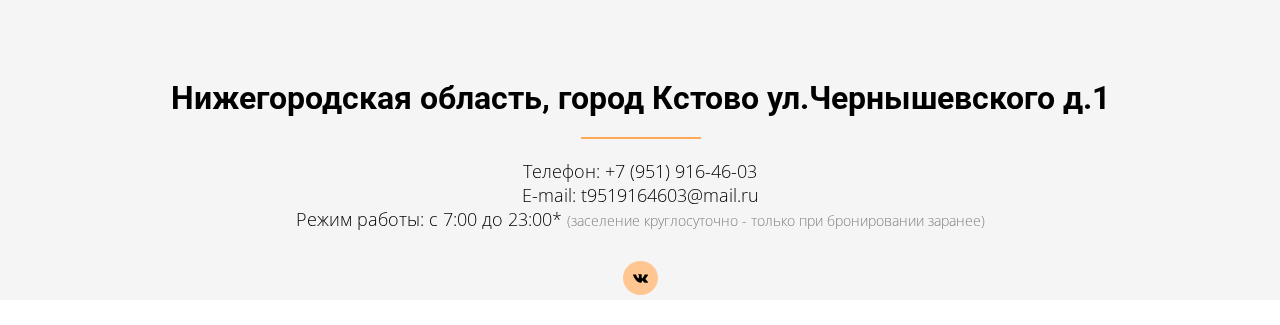
==== commit 48031368: "OK" ====
--- a/index.html
+++ b/index.html
@@ -215,34 +215,18 @@
 	<link rel="preconnect" href="https://fonts.gstatic.com">
 	<link href="https://fonts.googleapis.com/css2?family=Open+Sans:wght@300;400&display=swap" rel="stylesheet">
 
-
-	
-
-
-	<link rel="stylesheet" href="https://cdnjs.cloudflare.com/ajax/libs/animate.css/4.1.1/animate.min.css"/>
-
-
+	<link rel="stylesheet" href="https://cdnjs.cloudflare.com/ajax/libs/animate.css/4.1.1/animate.min.css" />
 
 	<!-- <script src="https://ajax.googleapis.com/ajax/libs/jquery/3.5.1/jquery.min.js"></script> -->
-
 
 	<!-- <link rel="stylesheet" href="lib/normalize.css"> -->
 	<link rel="stylesheet" href="style.css">
 
 	<script src="flatsObjects.js"></script>
 
-
-
 </head>
 
 <body>
-
-
-	<!-- <script>
-		document.body.style.background = 'red';
-	</script> -->
-
-
 	<header>
 		<nav>
 			<li> <a href="#aboutHotel">Об отеле</a> </li>
@@ -263,39 +247,66 @@
 
 			<div class="icons">
 
-				<a href="#rooms">
+				<!-- <a href="#rooms">
 					<div class="telegram">
 						<div class="iconsCircle">
-							<!-- change url -->
 							<img src="img/telegram.svg" title="mainphoto">
 						</div>
 					</div>
-				</a>
-
-				<a href="#rooms">
+				</a> -->
+
+				<a href="https://vk.com/domashniy_uyut_kstovo" target="_blank">
 					<div class="vk">
 						<div class="iconsCircle">
-							<!-- change url -->
 							<img src="img/vk.svg" title="mainphoto">
 						</div>
 					</div>
 				</a>
 
 
-				<a href="#rooms">
+				<!-- <a href="#rooms">
 					<div class="whatsapp">
 						<div class="iconsCircle">
-							<!-- change url -->
 							<img src="img/whatsapp.svg" title="mainphoto">
 						</div>
 					</div>
-				</a>
+				</a> -->
 
 			</div>
 			<div>
-				<button class="winBooking"> Забронировать </button>
+				<button class="Open_Modal_Window_Button"> Забронировать </button>
 			</div>
 		</div>
+
+
+		<div class="hamburger-menu">
+			<input id="menu__toggle" type="checkbox" />
+			<label class="menu__btn" for="menu__toggle">
+				<span></span>
+			</label>
+
+			<ul class="menu__box">
+				<li><a class="menu__item" href="#aboutHotel">Об отеле</a></li>
+				<li><a class="menu__item" href="#rooms">Квартиры</a></li>
+				<li><a class="menu__item" href="#contacts">Контакты</a></li>
+
+				<!-- <li class="icons">
+					<a class="menu__icon whatsapp" href="">
+						<div class="iconsCircle">
+							<img src="img/telegram.svg" title="mainphoto">
+						</div>
+						<div class="iconsCircle">
+							<img src="img/vk.svg" title="mainphoto">
+						</div>
+						<div class="iconsCircle">
+							<img src="img/whatsapp.svg" title="mainphoto">
+						</div>
+					</a>
+				</li> -->
+			</ul>
+		</div>
+
+
 	</header>
 
 	<main>
@@ -309,9 +320,10 @@
 					<input type="date" name="dateTo" class="" value="" placeholder="Выезд" required> <br>
 					<input type="submit" value="Показать варианты">
 				</form> -->
-				
+
 				<div class="mainFotoText ">
-					<h3 class="animate__animated animate__fadeInDown"> "Гости возвращаются к нам и мы этим гордимся, попробуй!"
+					<h3 class="animate__animated animate__fadeInDown"> "Гости возвращаются к нам и мы этим гордимся,
+						попробуй!"
 						<br> P.S. Павел и Марина
 					</h3>
 					<h1 class="animate__animated animate__fadeInLeftBig"> Квартиры посуточно в Кстово </h1>
@@ -323,10 +335,23 @@
 
 		<div id="rooms" class="rooms">
 			<div class="cont">
-				<div>
+				<div class="container">
 					<h2>Наши квартиры</h2>
+
+					<p> Подробнее (удобства и услуги в каждом номере)
+
+					<!-- Апартаменты «Домашний Уют» с общими лаунджем и кухней расположены в городе Кстово, в 1,5 км от автобусного вокзала Кстово. К услугам гостей бесплатный Wi-Fi. Осуществляется доставка еды и напитков в апартаменты. Из апартаментов с балконом открывается вид на город. -->
+					
+					<!-- Апартаменты с 2 спальнями оснащены стиральной машиной и телевизором с плоским экраном и кабельными каналами. В распоряжении гостей оборудованная кухня с микроволновой печью и холодильником, а также 1 ванная комната с душем. -->
+					
+					<!-- При апартаментах работает пункт проката велосипедов и лыжного снаряжения. Поблизости можно совершить велосипедные прогулки и заняться лыжным спортом. -->
+					
+					<!-- Расстояние от апартаментов «Домашний Уют» до международного аэропорта Стригино составляет 26 км. За дополнительную плату для гостей организуют трансфер от/до аэропорта. -->
+					
+					<!-- Мы говорим на вашем языке! -->
+
 				</div>
-				
+
 				<div id="carousel" class="carousel">
 
 					<button class="arrow prev"> ❰ </button>
@@ -334,317 +359,371 @@
 						<ul class="images">
 
 							<li>
+								<!-- 40 Лет Октября -->
 								<div id="roomCard" class="roomCard">
-									<div class="roomPhoto">
-										<img src="img/room0_00.jpg">
+									<div class="roomPhoto roomPhoto00">
+										<img src="http://domashniy-uyut-kstovo.ru/wp-content/uploads/2021/04/room0_00.jpg">
 										<h1> Однокомнатная </h1>
 									</div>
 									<div class="roomInfa">
 
 										<div class="roomSize">
-											<p> Размер квартиры - 32м²
-											<h5>1-4 человека</h5>
+											<p> Размер квартиры - 31м²
+											<h5>1-3 человека</h5>
 										</div>
 
 										<p> О квартире:
 										<ul>
-											<li> Большая двуспальная кровать </li>
-											<li> Вид на город </li>
-											<li> Быстрый интернет </li>
-											<li> Парковка </li>
+											<!-- <li>5 этаж</li> -->
+											<li>В центре города</li>
+											<!-- <li>Отчетные документы</li> -->
+											<!-- <li>Большая двуспальная кровать </li> -->
+											<!-- <li> Кухня </li>									 -->
+											<li> Балкон</li>
+											<!-- <li> Вид на город </li> -->
+											<!-- <li> Быстрый интернет </li> -->
+											
+											<!-- <li> Частная парковка </li> -->
+											<li> Общественная парковка </li>
+
+											<li> Номера для некурящих</li>
+											<li> Можно с питомцами (за дополнительную плату)</li>
 										</ul>
 
 										<p>Инфраструктура рядом:
 										<ul>
-											<li>аквапарк Атолл, площадь Ленина, площадь Мира, ресторан «Додо Пицца»
+											<li>
+												аквапарк Атолл, 
+												площадь Ленина, 
+												Mac'Donalds,
+												площадь Мира, 
+												ресторан «Додо Пицца»,
+												ТЦ "Пирамида",
+												Супермаркет SPAR (круглосуточно)
 											</li>
 										</ul>
 
 										<div class="price">
-											от 1300р.*
-											<h5> *цена указана до 2 человек </h5>
+											от 1500р.*
+											<h5> *цена указана до 2 человек (1 сутки) </h5>
 										</div>
-										<button class="Form-Button winBooking">Забронировать</button>
+										<button class="Open_Modal_Window_Button">Забронировать</button>
 									</div>
 								</div>
 
+								<li>
+									<!-- Двухкомнатная с сауной -->
+									<div class="roomCard">
+										<div class="roomPhoto roomPhoto01">
+											<img src="http://domashniy-uyut-kstovo.ru/wp-content/uploads/2021/04/room1_00.jpg">
+											<h1> Двухкомнатная </h1>
+										</div>
+										<div class="roomInfa">
+	
+											<div class="roomSize">
+												<p> Размер квартиры - 53м²
+												<h5>1-5 человек</h5>
+											</div>
+	
+											<p> О квартире:
+												<ul>
+													<!-- <li> 1 этаж</li> -->
+													
+													<!-- <li>В центре города</li> -->
+													<li> Современный ремонт </li>
+													<!-- <li> Отчетные документы </li> -->
+													
+													<li> Услуга "Завтрак в номер" </li>
+													<li> Сад с беседкой и мангалом </li>
+													<li> Зоны для курения </li>
+													
+													
+													<!-- <li>Большая двуспальная кровать </li> -->
+													<!-- <li> Кухня </li>									 -->
+													<!-- <li> Балкон</li> -->
+													<!-- <li> Вид на город </li> -->
+													<!-- <li> Быстрый интернет </li> -->
+
+													<li> Частная парковка </li>
+													<!-- <li> Общественная парковка </li>  -->
+
+													<!-- <li> Номера для некурящих</li> -->
+													<li> Сауна (за дополнительную плату)</li>
+													<li> Можно с питомцами (за дополнительную плату)</li>
+													<!-- <li>Размещение домашних животных допускается по предварительному запросу. Данная услуга может быть платной.</li> -->
+												</ul>
+		
+												<p>Инфраструктура рядом:
+												<ul>
+													<li>
+														<!-- аквапарк Атолл, 
+														площадь Ленина, 
+														площадь Мира, 
+														ресторан «Додо Пицца»,
+														ТЦ "Пирамида",
+														Супермаркет SPAR (круглосуточно), -->
+														продуктовые магазины,
+														автобусная остановка
+													</li>
+												</ul>
+										
+	
+											<div class="price">
+												от 2000р.*
+												<h5> *цена указана до 2 человек (1 сутки)</h5>
+											</div>
+											<button class="Open_Modal_Window_Button">Забронировать</button>
+										</div>
+									</div>
+
 							<li>
+								<!-- Наташа трешка -->
 								<div class="roomCard">
-									<div class="roomPhoto">
-										<img src="img/room1_00.jpg">
-										<h1> Двухкомнатная с сауной </h1>
-									</div>
-									<div class="roomInfa">
-
-										<div class="roomSize">
-											<p> Размер квартиры - 45м²
-											<h5>1-4 человека</h5>
-										</div>
-
-										<p> О квартире:
-										<ul>
-											<li> Услуга "Завтрак в номер" </li>
-											<li> Сад с беседкой и мангалом </li>
-											<li> Зоны для курения </li>
-											<li> Проведение праздников </li>
-											<li> Парковка </li>
-										</ul>
-
-										<p>Инфраструктура рядом:
-										<ul>
-											<li> продуктовые магазины, автобусная остановка </li>
-										</ul>
-
-										<div class="price">
-											от 1500р.*
-											<h5> *цена указана до 2 человек </h5>
-										</div>
-										<button class="winBooking">Забронировать</button>
-									</div>
-								</div>
-
-							<li>
-								<div class="roomCard">
-									<div class="roomPhoto">
-										<img src="img/room2_00.png">
+									<div class="roomPhoto roomPhoto03">
+										<img src="http://domashniy-uyut-kstovo.ru/wp-content/uploads/2021/04/room3_00.jpg">
 										<h1> Трехкомнатная </h1>
 									</div>
 									<div class="roomInfa">
 
 										<div class="roomSize">
 											<p> Размер квартиры - 60м²
-											<h5>1-4 человека</h5>
+											<h5>1-6 человек</h5>
 										</div>
 
 										<p> О квартире:
-										<ul>
-											<li> Большая двуспальная кровать </li>
-											<li> Вид на город </li>
-											<li> Быстрый интернет </li>
-											<li> Услуга "Завтрак в номер" </li>
-											<li> Парковка </li>
-										</ul>
-
-										<p>Инфраструктура рядом:
-										<ul>
-											<li> продуктовые магазины, автобусная остановка </li>
-										</ul>
+											<ul>
+												<!-- <li> 1 этаж</li> -->
+
+												<!-- <li> Современный ремонт </li> -->
+												
+												<!-- <li>В центре города</li> -->
+												<li>Отчетные документы</li>
+												
+												<!-- <li> Услуга "Завтрак в номер" </li> -->
+												<!-- <li> Сад с беседкой и мангалом </li> -->
+
+												<!-- <li>Большая двуспальная кровать </li> -->
+												<!-- <li> Кухня </li>									 -->
+												<!-- <li> Балкон</li> -->
+												<li> Вид на город </li>
+												<li> Быстрый интернет </li>
+
+												<!-- <li> Частная парковка </li> -->
+												<li> Общественная парковка </li> 
+												
+												<!-- <li> Зоны для курения </li> -->
+												<li> Номера для некурящих</li>
+
+												<!-- <li> Сауна (за дополнительную плату)</li> -->
+												<!-- <li> Размещение домашних животных допускается по предварительному запросу. Данная услуга может быть платной. </li> -->
+											</ul>
+	
+											<p>Инфраструктура:
+											<ul>
+												<li>
+													
+													<!-- площадь Ленина, 
+													аквапарк Атолл, 
+													Mac'Donalds,
+													ТЦ "Пирамида",
+													Супермаркет SPAR (круглосуточно), -->
+
+													<!-- автостанция Кстово, -->
+													<!-- площадь Мира,  -->
+													<!-- ресторан «Додо Пицца», -->													
+
+													<!-- супермаркет SPAR, -->
+													
+													Дворец Культуры "Нефтехимиков",
+													академия "САМБО",
+													парковая зона,
+
+													<!-- музей "Быта Народов Нижегородского Поволжья" -->
+
+													ТРЦ "Восторг",
+													кинотеатр "Империя грез",
+													
+													продуктовые магазины,
+													<!-- автобусная остановка -->
+
+													детский парк,
+													театр кукол
+												</li>
+											</ul>
 
 										<div class="price">
-											от 1700р.*
-											<h5> *цена указана до 2 человек </h5>
+											от 2100р.*
+											<h5> *цена указана до 3 человек (1 сутки) </h5>
 										</div>
-										<button class="winBooking">Забронировать</button>
+										<button class="Open_Modal_Window_Button">Забронировать</button>
 									</div>
 								</div>
 
+								<li>
+									<!-- Новая трешка -->
+									<div class="roomCard">
+										<div class="roomPhoto roomPhoto02">
+											<img src="http://domashniy-uyut-kstovo.ru/wp-content/uploads/2021/04/room2_00.jpg">
+											<h1> Трехкомнатная </h1>
+										</div>
+										<div class="roomInfa">
+	
+											<div class="roomSize">
+												<p> Размер квартиры - 51м²
+												<h5>1-6 человек</h5>
+											</div>
+	
+	
+											<p> О квартире:
+												<ul>
+													<!-- <li> 1 этаж</li> -->
+	
+													<li> Современный ремонт </li>
+													
+													<li>В центре города</li>
+													<!-- <li>Отчетные документы</li> -->
+													
+													<!-- <li> Услуга "Завтрак в номер" </li> -->
+													<!-- <li> Сад с беседкой и мангалом </li> -->
+	
+													<!-- <li>Большая двуспальная кровать </li> -->
+													<!-- <li> Кухня </li>									 -->
+													<!-- <li> Балкон</li> -->
+													<!-- <li> Вид на город </li> -->
+													<!-- <li> Быстрый интернет </li> -->
+	
+													<!-- <li> Частная парковка </li> -->
+													<li> Общественная парковка </li> 
+													
+													<!-- <li> Зоны для курения </li> -->
+													<li> Номера для некурящих</li>
+	
+	
+													<!-- <li> Сауна (за дополнительную плату)</li> -->
+													<!-- <li> Размещение домашних животных допускается по предварительному запросу. Данная услуга может быть платной. </li> -->
+												</ul>
+		
+												<p>Инфраструктура:
+												<ul>
+													<li>
+														
+														<!-- площадь Ленина, 
+														аквапарк Атолл, 
+														Mac'Donalds,
+														ТЦ "Пирамида",
+														Супермаркет SPAR (круглосуточно), -->
+	
+	
+														<!-- автостанция Кстово, -->
+														площадь Мира, 
+														<!-- ресторан «Додо Пицца», -->
+														
+	
+														супермаркет SPAR,
+														
+														академия "САМБО",
+														парковая зона,
+	
+														ТРЦ "Восторг",
+														кинотеатр "Империя грез",
+	
+														Дворец Культуры "Нефтехимиков",
+														музей "Быта Народов Нижегородского Поволжья"
+														
+														<!-- продуктовые магазины, -->
+														<!-- автобусная остановка -->
+													</li>
+												</ul>
+	
+											<div class="price">
+												от 2700р.*
+												<h5> *цена указана до 3 человек (1 сутки) </h5>
+											</div>
+											<button class="Open_Modal_Window_Button">Забронировать</button>
+										</div>
+									</div>
+
 							<li>
+								<!-- Трехкомнатная в доме -->
 								<div class="roomCard">
-									<div class="roomPhoto">
-										<img src="img/room0_00.jpg">
-										<h1> Однокомнатная </h1>
+									<div class="roomPhoto roomPhoto04">
+										<img src="http://domashniy-uyut-kstovo.ru/wp-content/uploads/2021/04/room4_00.jpg">
+										<h1> Трехкомнатная </h1>
 									</div>
 									<div class="roomInfa">
 
 										<div class="roomSize">
-											<p> Размер квартиры - 32м²
-											<h5>1-4 человека</h5>
+											<p> Размер квартиры - 71м²
+											<h5>1-6 человек</h5>
 										</div>
 
 										<p> О квартире:
-										<ul>
-											<li> Большая двуспальная кровать </li>
-											<li> Вид на город </li>
-											<li> Быстрый интернет </li>
-											<li> Парковка </li>
-										</ul>
-
-										<p>Инфраструктура рядом:
-										<ul>
-											<li>аквапарк Атолл, площадь Ленина, площадь Мира, ресторан «Додо Пицца»
-											</li>
-										</ul>
+											<ul>
+												<!-- <li> 1 этаж</li> -->
+
+												<!-- <li> Современный ремонт </li> -->
+												
+												<!-- <li>В центре города</li> -->
+												<li>Отчетные документы</li>
+												
+												<li> Услуга "Завтрак в номер" </li>
+												<li> Сад с беседкой и мангалом </li>
+
+												<!-- <li>Большая двуспальная кровать </li> -->
+												<!-- <li> Кухня </li>									 -->
+												<!-- <li> Балкон</li> -->
+												<!-- <li> Вид на город </li> -->
+												<li> Быстрый интернет </li>
+
+												<li> Частная парковка </li>
+												<!-- <li> Общественная парковка </li>  -->
+												
+												<li> Зоны для курения </li>
+												<!-- <li> Номера для некурящих</li> -->
+
+												<!-- <li> Сауна (за дополнительную плату)</li> -->
+												<li> Можно с питомцами (за дополнительную плату)</li>
+												<!-- <li> Размещение домашних животных допускается по предварительному запросу. Данная услуга может быть платной. </li> -->
+											</ul>
+	
+											<p>Инфраструктура:
+											<ul>
+												<li>
+													
+													<!-- площадь Ленина, 
+													аквапарк Атолл, 
+													Mac'Donalds,
+													ТЦ "Пирамида",
+													Супермаркет SPAR (круглосуточно), -->
+
+													<!-- автостанция Кстово, -->
+													<!-- площадь Мира,  -->
+													<!-- ресторан «Додо Пицца», -->													
+
+													<!-- супермаркет SPAR, -->
+													
+													<!-- Дворец Культуры "Нефтехимиков",
+													академия "САМБО",
+													парковая зона, -->
+
+													<!-- музей "Быта Народов Нижегородского Поволжья" -->
+
+													<!-- ТРЦ "Восторг",
+													кинотеатр "Империя грез", -->
+													
+													продуктовые магазины,
+													автобусная остановка
+
+													<!-- детский парк,
+													театр кукол -->
+												</li>
+											</ul>
 
 										<div class="price">
-											от 1300р.*
-											<h5> *цена указана до 2 человек </h5>
+											от 2400р.*
+											<h5> *цена указана до 3 человек (1 сутки) </h5>
 										</div>
-										<button class="winBooking">Забронировать</button>
-									</div>
-								</div>
-
-							<li>
-								<div class="roomCard">
-									<div class="roomPhoto">
-										<img src="img/room1_00.jpg">
-										<h1> Однокомнатная </h1>
-									</div>
-									<div class="roomInfa">
-
-										<div class="roomSize">
-											<p> Размер квартиры - 45м²
-											<h5>1-4 человека</h5>
-										</div>
-
-										<p> О квартире:
-										<ul>
-											<li> Услуга "Завтрак в номер" </li>
-											<li> Сад с беседкой и мангалом </li>
-											<li> Зоны для курения </li>
-											<li> Проведение праздников </li>
-											<li> Парковка </li>
-										</ul>
-
-										<p>Инфраструктура рядом:
-										<ul>
-											<li> продуктовые магазины, автобусная остановка </li>
-										</ul>
-
-										<div class="price">
-											от 1500р.*
-											<h5> *цена указана до 2 человек </h5>
-										</div>
-										<button class="winBooking">Забронировать</button>
-									</div>
-								</div>
-
-							<li>
-								<div class="roomCard">
-									<div class="roomPhoto">
-										<img src="img/room2_00.png">
-										<h1> Однокомнатная </h1>
-									</div>
-									<div class="roomInfa">
-
-										<div class="roomSize">
-											<p> Размер квартиры - 60м²
-											<h5>1-4 человека</h5>
-										</div>
-
-										<p> О квартире:
-										<ul>
-											<li> Большая двуспальная кровать </li>
-											<li> Вид на город </li>
-											<li> Быстрый интернет </li>
-											<li> Услуга "Завтрак в номер" </li>
-											<li> Парковка </li>
-										</ul>
-
-										<p>Инфраструктура рядом:
-										<ul>
-											<li> продуктовые магазины, автобусная остановка </li>
-										</ul>
-
-										<div class="price">
-											от 1700р.*
-											<h5> *цена указана до 2 человек </h5>
-										</div>
-										<button class="winBooking">Забронировать</button>
-									</div>
-								</div>
-
-							<li>
-								<div class="roomCard">
-									<div class="roomPhoto">
-										<img src="img/room0_00.jpg">
-										<h1> Однокомнатная </h1>
-									</div>
-									<div class="roomInfa">
-
-										<div class="roomSize">
-											<p> Размер квартиры - 32м²
-											<h5>1-4 человека</h5>
-										</div>
-
-										<p> О квартире:
-										<ul>
-											<li> Большая двуспальная кровать </li>
-											<li> Вид на город </li>
-											<li> Быстрый интернет </li>
-											<li> Парковка </li>
-										</ul>
-
-										<p>Инфраструктура рядом:
-										<ul>
-											<li>аквапарк Атолл, площадь Ленина, площадь Мира, ресторан «Додо Пицца»
-											</li>
-										</ul>
-
-										<div class="price">
-											от 1300р.*
-											<h5> *цена указана до 2 человек </h5>
-										</div>
-										<button class="winBooking">Забронировать</button>
-									</div>
-								</div>
-
-							<li>
-								<div class="roomCard">
-									<div class="roomPhoto">
-										<img src="img/room1_00.jpg">
-										<h1> Однокомнатная </h1>
-									</div>
-									<div class="roomInfa">
-
-										<div class="roomSize">
-											<p> Размер квартиры - 45м²
-											<h5>1-4 человека</h5>
-										</div>
-
-										<p> О квартире:
-										<ul>
-											<li> Услуга "Завтрак в номер" </li>
-											<li> Сад с беседкой и мангалом </li>
-											<li> Зоны для курения </li>
-											<li> Проведение праздников </li>
-											<li> Парковка </li>
-										</ul>
-
-										<p>Инфраструктура рядом:
-										<ul>
-											<li> продуктовые магазины, автобусная остановка </li>
-										</ul>
-
-										<div class="price">
-											от 1500р.*
-											<h5> *цена указана до 2 человек </h5>
-										</div>
-										<button class="winBooking">Забронировать</button>
-									</div>
-								</div>
-
-							<li>
-								<div class="roomCard">
-									<div class="roomPhoto">
-										<img src="img/room2_00.png">
-										<h1> Однокомнатная </h1>
-									</div>
-									<div class="roomInfa">
-
-										<div class="roomSize">
-											<p> Размер квартиры - 60м²
-											<h5>1-4 человека</h5>
-										</div>
-
-										<p> О квартире:
-										<ul>
-											<li> Большая двуспальная кровать </li>
-											<li> Вид на город </li>
-											<li> Быстрый интернет </li>
-											<li> Услуга "Завтрак в номер" </li>
-											<li> Парковка </li>
-										</ul>
-
-										<p>Инфраструктура рядом:
-										<ul>
-											<li> продуктовые магазины, автобусная остановка </li>
-										</ul>
-
-										<div class="price">
-											от 1700р.*
-											<h5> *цена указана до 2 человек </h5>
-										</div>
-										<button class="winBooking">Забронировать</button>
+										<button class="Open_Modal_Window_Button">Забронировать</button>
 									</div>
 								</div>
 
@@ -783,7 +862,7 @@
 					<h3> Заполните форму с информацией и мы отправим вам e-mail подтверждение </h3>
 				</div>
 				<div>
-					<button>Забронировать</button> 
+					<button class="Open_Modal_Window_Button">Забронировать</button>
 				</div>
 
 				<!-- <div class="mainBookingForm">
@@ -801,40 +880,38 @@
 				<h2>Нижегородская область, город Кстово ул.Чернышевского д.1</h2>
 				<hr color="#ffa958">
 
-				<h4> Телеофон: +7 (951) 916-46-03 </h4>
+				<h4> Телефон: +7 (951) 916-46-03 </h4>
 				<h4> E-mail: t9519164603@mail.ru </h4>
-				<h4> Режим работы: с 7:00 до 23:00* <span> (заселение круглосуточно - только при бронировании заранее)</span> </h4>
+				<h4> Режим работы: с 7:00 до 23:00* <span> (заселение круглосуточно - только при бронировании
+						заранее)</span> </h4>
 
 				<div class="icons">
 
-					<a href="#rooms">
+					<!-- <a href="#rooms">
 						<div class="darkIcon">
 							<div class="iconsCircle">
-								<!-- change url -->
 								<img src="img/telegram.svg" title="mainphoto">
 							</div>
 						</div>
-					</a>
-	
-					<a href="#rooms">
+					</a> -->
+
+					<a href="https://vk.com/domashniy_uyut_kstovo" target="_blank">
 						<div class="darkIcon">
 							<div class="iconsCircle">
-								<!-- change url -->
 								<img src="img/vk.svg" title="mainphoto">
 							</div>
 						</div>
 					</a>
-	
-	
-					<a href="#rooms">
+
+
+					<!-- <a href="#rooms">
 						<div class="darkIcon">
 							<div class="iconsCircle">
-								<!-- change url -->
 								<img src="img/whatsapp.svg" title="mainphoto">
 							</div>
 						</div>
-					</a>
-					
+					</a> -->
+
 				</div>
 
 			</div>
@@ -851,18 +928,25 @@
 	</footer> -->
 
 	<div id="modalW" class="modalW">
-		<div class="modalWin modalWin_Book_Form">
+		<!-- ModalWin_BookForm_Hidden -->
+		<div id="modalWin" class="modalWin ModalWin_BookForm">
 			<div class="modalWinBooking" id="modal">
-				<div class="closeModalWin">
-					✕
+				<div id="closeModalWin" class="closeModalWin">
+					<h2> ✕ </h2>
+					<!-- <button> ✕ </button>  -->
 				</div>
-				Бронирование на сайте временно не доступно, для бронирования звоните по телефону <a title="Позвонить" href="tel: +7(951)916-46-03"> <u> +7 (951) 916-46-03 </u> </a> <br>
+				<div>
+					Бронирование на сайте временно не доступно, для бронирования звоните по телефону <a
+						title="Позвонить" href="tel: +7(951)916-46-03"> <u> +7 (951) 916-46-03 </u> </a>
+				</div>
+
+				<br>
 				<a title="Позвонить" href="tel: +7(951)916-46-03"> <button> Позвонить </button> </a>
 			</div>
 		</div>
 	</div>
-	
-	 <!-- <script>
+
+	<!-- <script>
 	  var modal = document.querySelector('.modal_win');
 	  var overflow = document.createElement('div');
 	  function openWin() {
@@ -927,10 +1011,11 @@
 	<!-- <script src="js/bootstrap.min.js"></script> -->
 
 	<!-- <script src="js/headerScroll.js"></script> -->
-	<script src="index.js"></script>
-
-	
-	<script src="carouselRoomCards.js"></script>
+	<script type="text/javascript" src="index.js"></script>
+
+
+	<script type="text/javascript" src="carouselRoomCards.js"></script>
+	<script type="text/javascript" src="bookingModalWindow.js"></script>
 
 </body>
 
--- a/style.css
+++ b/style.css
@@ -37,7 +37,7 @@
 
 h2 {
   font-weight: bold;
-  font-size: 40px;
+  font-size: 2em;
 }
 
 h3 {
@@ -69,6 +69,7 @@
   font-weight: bold;
   transition: border-radius 0.4s ease-in;
   font-size: 14px;
+  cursor: pointer;
 }
 
 button:hover {
@@ -76,9 +77,39 @@
   border-radius: 30px;
 }
 
-.Form-Button {
-  /* float: right; */
-}
+/* icons */
+.icons {
+  display: inline-flex;
+  margin: 25px;
+}
+
+.icons .iconsCircle {
+  margin: 5px;
+  padding: 10px 10px 5px 10px;
+
+  background-color: rgb(255, 255, 255);
+  border-radius: 50%;
+}
+
+.icons img {
+  width: 15px;
+}
+
+.icons .telegram :hover {
+  background-color: rgb(114, 196, 236);
+}
+
+.icons .vk :hover {
+  background-color: rgb(39, 135, 245);
+}
+
+.icons .whatsapp :hover {
+  background-color: rgb(37, 211, 102);
+}
+
+
+
+
 
 /* .container {
   width: 100%;
@@ -87,49 +118,21 @@
   margin: 0 auto;
 } */
 
-/* icons */
-.icons {
-  display: inline-flex;
-  margin: 25px;
-  
-}
-
-.icons .iconsCircle {
-  margin: 5px;
-  padding: 10px 10px 5px 10px;
-
-  background-color: rgb(255, 255, 255);
-  border-radius: 50%;
-}
-
-.icons img {
-  width: 15px;
-}
-
-.icons .telegram :hover {
-  background-color: rgb(114, 196, 236);
-}
-
-.icons .vk :hover {
-  background-color: rgb(39, 135, 245);
-}
-
-.icons .whatsapp :hover {
-  background-color: rgb(37, 211, 102);
-}
-
-.myContainer {
-  margin-right: auto;
-  margin-left: auto;
-  /* max-width: 1800px; */
-}
-
-/* @media (min-width: 1200px) {
-  .myContainer {
-    max-width: 1140px;   
-  }
-
-} */
+.row {
+  display: grid;
+  grid-template-columns: 50% 50%;
+}
+
+.container {
+  margin: auto;
+  max-width: 1024px;
+}
+
+@media (min-width: 1200px) {
+  .container {
+    max-width: 1240px;   
+  }
+}
 
 /* .containerCarousel {
   max-width: 1400px;
@@ -307,7 +310,7 @@
     width: 100%;
 
     background-color: rgb(255, 255, 255);
-    background-image: linear-gradient( rgba(0, 0, 0, 0.5), rgba(0, 0, 0, 0.5)), url(img/photo01.jpg);
+    background-image: linear-gradient( rgba(0, 0, 0, 0.2), rgba(0, 0, 0, 0.2)), url(http://domashniy-uyut-kstovo.ru/wp-content/uploads/2021/04/photo01.jpeg);
     background-size: cover;
     background-position-x: center;
     background-position-y: center;
@@ -371,6 +374,16 @@
   text-shadow: #000000 2px 3px 4px;
 }
 
+@media (max-width: 1310px) {
+  .mainFotoText {
+    width: 90%;
+    /* max-width: 100%; */
+    padding-left: 20px;
+  }
+}
+
+
+
 .mainFotoText h3 { /* remove it */
   color: rgb(255, 255, 255);
   font-weight: 700;
@@ -387,9 +400,20 @@
 .mainFotoText h1 { /* remove it */
   color: rgb(255, 255, 255);
   font-size: 62px;
+  padding-top: 15px;
 
   /* animation-duration: 1.5s; */
 }
+
+@media (max-width: 1200px) {
+  .mainFotoText h1 {
+    font-size: 45px;
+  }
+}
+
+
+
+
 
 /* BODY -> ROOMS - ABOUT US - COMFORT - BOOKING - CONTACTS - FOOTER - ROOMS  */
 .rooms,
@@ -438,6 +462,43 @@
   position: relative;
 }
 
+@media (max-width: 500px) {
+  .carousel {
+    padding: 0;
+  }
+  
+}
+
+@media (max-width: 1640px) {
+  .carousel {
+    max-width: 1110px;   
+  }
+}
+
+@media (max-width: 1240px) {
+  .carousel {
+    max-width: 740px;   
+  }
+}
+
+@media (max-width: 860px) {
+  .carousel {
+    max-width: 370px;   
+  }
+} 
+
+/* @media (max-width: 1440px) {
+  .container {
+    max-width: 1110px;   
+  }
+}  */
+
+
+
+
+
+
+
 .arrow {
   position: absolute;
   /* top: 50%; */
@@ -467,6 +528,15 @@
   padding: 10px 10px;
 }
 
+@media (max-width: 500px) {
+  .prev {
+    display: none;
+  }
+  .next {
+    display: none;
+  }
+}
+
 .gallery {
   width: 1480px;
   overflow: hidden;
@@ -485,9 +555,31 @@
 .gallery li {
   display: inline-block;
 
+  /* display: flex; */
 
   /* border : 1px solid #E76D13; */
 }
+
+@media (max-width: 500px) {
+
+  .gallery li {
+    display: inline-block;
+  
+    display: flex;
+  
+    /* border : 1px solid #E76D13; */
+  }
+
+  /* .gallery li { */
+    /* display: flex; */
+  /* } */
+  .roomCard {
+    background-color: rgb(231, 231, 231);
+    margin: 10px 0;
+  }
+}
+
+
 
 
 
@@ -495,7 +587,7 @@
 
 .carousel .roomCard {
   width: 340px;
-  height: 560px;
+  /* height: 560px; */
   padding: 15px 15px;
   /* margin: 0 10px; */
 
@@ -528,19 +620,21 @@
   background-color: rgb(231, 231, 231);
 }
 
-/* .roomCard {
-  background: linear-gradient(to bottom, rgba(72,76,97,0) 0%, rgba(72,76,97,0.8) 75%);
-  content: '';
-  opacity: 0;
-  -webkit-transform: translate3d(0,50%,0);
-  transform: translate3d(0,50%,0);
-} */
+@media (max-width: 500px) {
+
+  /* .gallery li { */
+    /* display: flex; */
+  /* } */
+  /* .roomCard {
+    background-color: rgb(231, 231, 231);
+    margin: 10px 0;
+  } */
+}
 
 .roomPhoto {
   position: relative;
   height: 230px;
   overflow: hidden;
-
 }
 
 .roomPhoto h1 {
@@ -554,7 +648,7 @@
 }
 
 .roomPhoto img {
-  height: 100%;
+  width: 100%;
 }
 
 .roomInfa{
@@ -623,6 +717,8 @@
   align-content: center;
 }
 
+
+
 .aboutUsText .part1 {
   width: 25%;
 }
@@ -644,11 +740,27 @@
   align-self: center;
 }
 
+@media (max-width: 750px) {
+  .part1 {
+    display: none;
+  }
+
+  .aboutUsText .part2 {
+    width: 80%;
+  }
+}
+
 .part2 h4 {
   margin: 25px 0;
 }
 
 /* comfort */
+
+@media (max-width: 960px) {
+  .comfort {
+    display: none;   
+  }
+}
 
 .comfort .row {
   margin: 0 110px;
@@ -665,7 +777,7 @@
 
 .item {
   display: flex;
-  padding-top: 25px;
+  padding: 10px 5px 10px 5px;
 }
 
 .item img {
@@ -684,9 +796,6 @@
   font-size: 12px;
 }
 
-
-
-
 .booking {
 
   
@@ -694,7 +803,7 @@
 
 
 
-   background: linear-gradient( rgba(0, 0, 0, 0.6), rgba(0, 0, 0, 0.6)), url(img/book.jpg) no-repeat center center fixed; 
+   background: linear-gradient( rgba(0, 0, 0, 0.6), rgba(0, 0, 0, 0.6)), url(http://domashniy-uyut-kstovo.ru/wp-content/uploads/2021/04/book.jpg) no-repeat center center fixed; 
   -webkit-background-size: cover;
   -moz-background-size: cover;
   -o-background-size: cover;
@@ -724,8 +833,15 @@
 /* z-index: 1; */
 
 }
+
 .booking .container {
   width: 700px;
+}
+
+@media (min-width: 300px) {
+  .booking .container {
+    width: 80%;
+  }
 }
 
 .booking H2 {
@@ -819,22 +935,157 @@
 
   background-color: rgb(255, 255, 255);
 
-  padding: 20px;
+  padding: 50px 30px 30px 30px;
 
   max-width: 500px;
   text-align: center;
-}
-
-.closeModalWin {
+  margin: 20px;
+}
+
+.closeModalWin h2 {
   color: #575757;
-  font-size: 25px;
+  font-size: 35px;
 
   position: absolute;
+  top: 5px;
+  right: 10px;
+
+  cursor: pointer;
+}
+
+.ModalWin_BookForm {
+  z-index: -1;
+  /* display: none; */
+}
+
+/* .ModalWin_BookForm {
+  z-index: -1;
+  display: flex;
+} */
+
+.ModalWin_BookForm_Visible {
+  z-index: 1000;
+}
+
+
+
+
+
+
+
+
+
+
+
+
+
+#menu__toggle {
+  opacity: 0;
+}
+
+#menu__toggle:checked ~ .menu__btn > span {
+  transform: rotate(45deg);
+}
+#menu__toggle:checked ~ .menu__btn > span::before {
   top: 0;
-  right: 10px;
-}
-
-.modalWin_Book_Form {
+  transform: rotate(0);
+}
+#menu__toggle:checked ~ .menu__btn > span::after {
+  top: 0;
+  transform: rotate(90deg);
+}
+#menu__toggle:checked ~ .menu__box {
+  visibility: visible;
+  left: 0;
+}
+
+.menu__btn {
+  display: flex;
+  align-items: center;
+  position: fixed;
+  top: 25px;
+  right: 25px;
+
+  width: 26px;
+  height: 26px;
+
+  cursor: pointer;
+  z-index: 1;
+
+}
+.hamburger-menu {
+  display: none;
+}
+
+@media (max-width: 768px) {
+  .hamburger-menu {
+    display: block;
+  }
+}
+
+.menu__btn > span,
+.menu__btn > span::before,
+.menu__btn > span::after {
+  display: block;
+  position: absolute;
+
+  width: 100%;
+  height: 3px;
+
+  background-color: #f0f0f0;
+
+  transition-duration: .25s;
+}
+.menu__btn > span::before {
+  content: '';
+  top: -8px;
+}
+.menu__btn > span::after {
+  content: '';
+  top: 8px;
+}
+
+.menu__box {
+  display: block;
+  position: fixed;
   visibility: hidden;
-  /* visibility: visible; */
-}
+  top: 0;
+  left: -100%;
+
+  width: 60%;
+  height: 100%;
+
+  margin: 0;
+  padding: 80px 0;
+
+  list-style: none;
+
+  background-color: rgb(231, 231, 231);
+  box-shadow: 1px 0px 6px rgba(0, 0, 0, .2);
+
+  transition-duration: .25s;
+}
+
+.menu__item {
+  display: block;
+  padding: 12px 24px;
+
+  color: #333;
+
+  /* font-family: 'Roboto', sans-serif; */
+  font-size: 20px;
+  font-weight: 500;
+
+  text-decoration: none;
+
+  transition-duration: .25s;
+  font-family: 'Open Sans', sans-serif;
+}
+.menu__item:hover {
+  background-color: #CFD8DC;
+}
+
+.menu__box .menu__item {
+  color: #000000;
+  /* font-weight: 100; */
+}
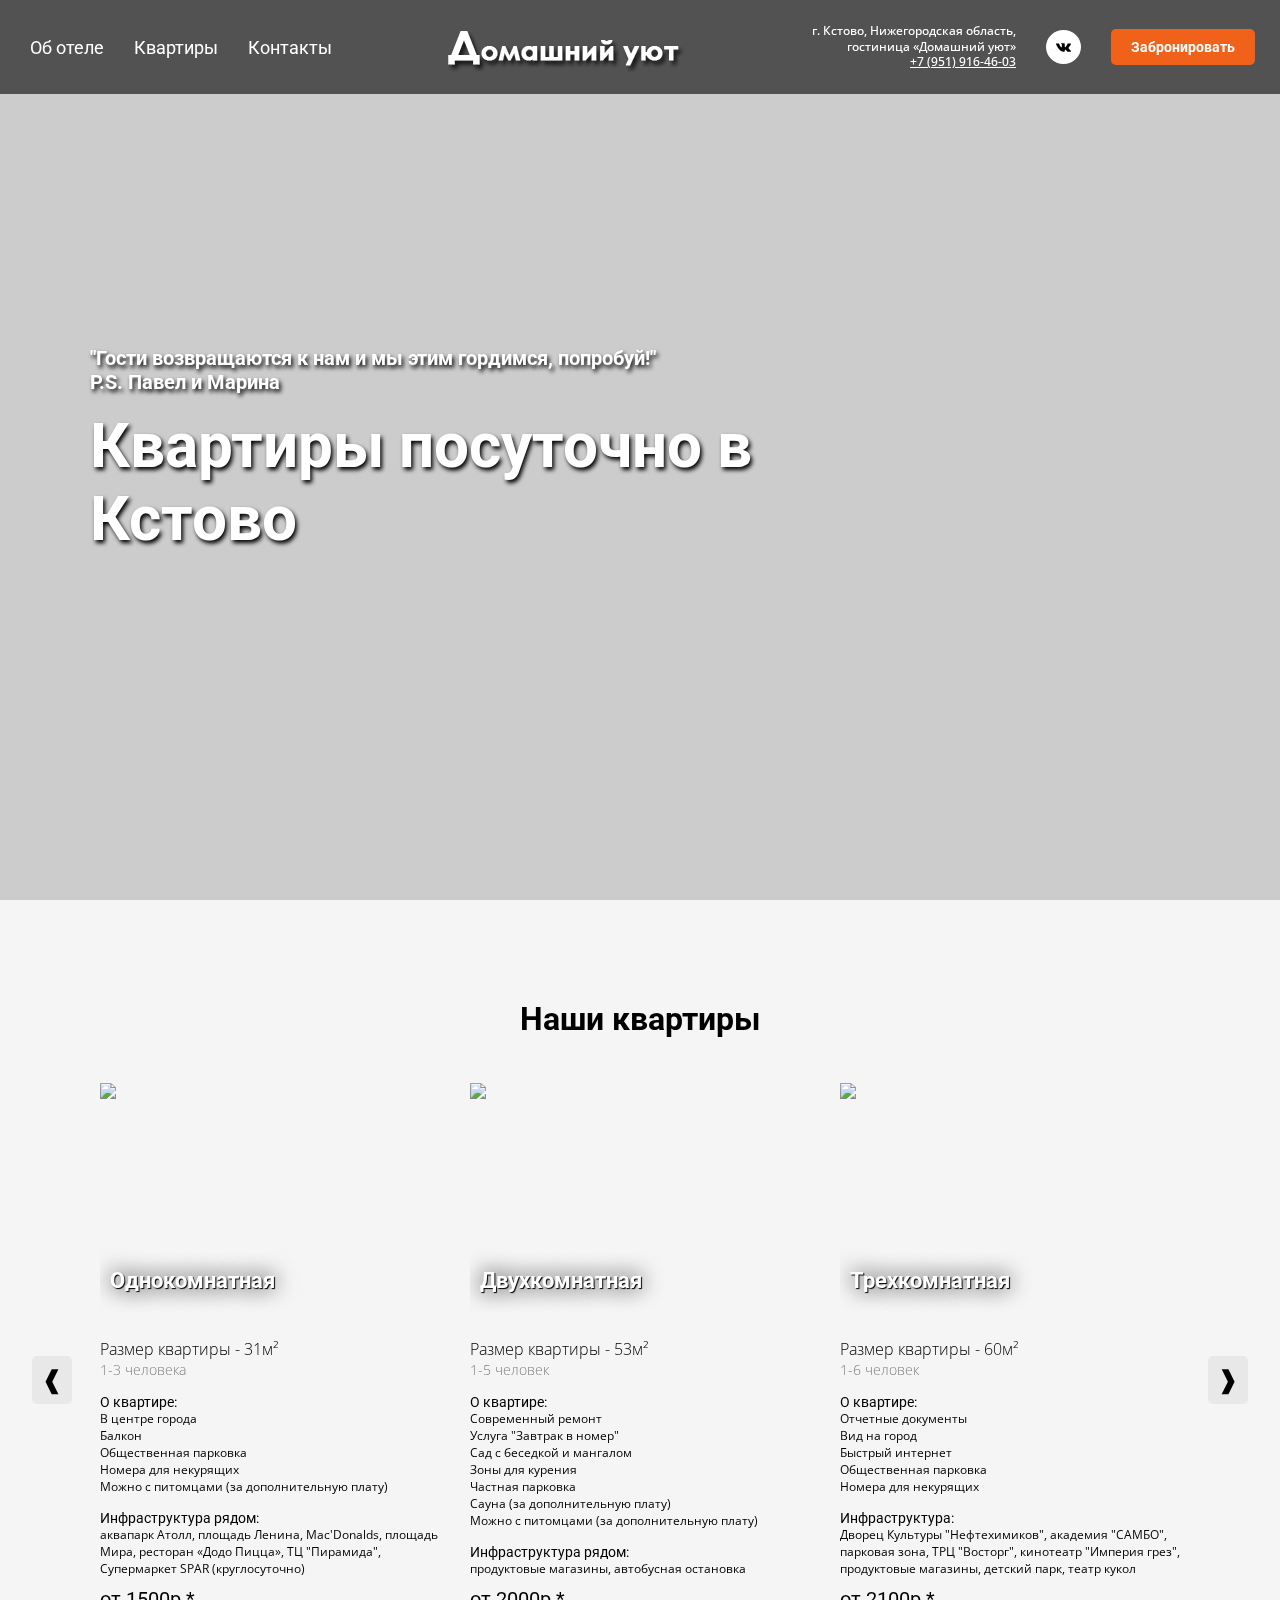
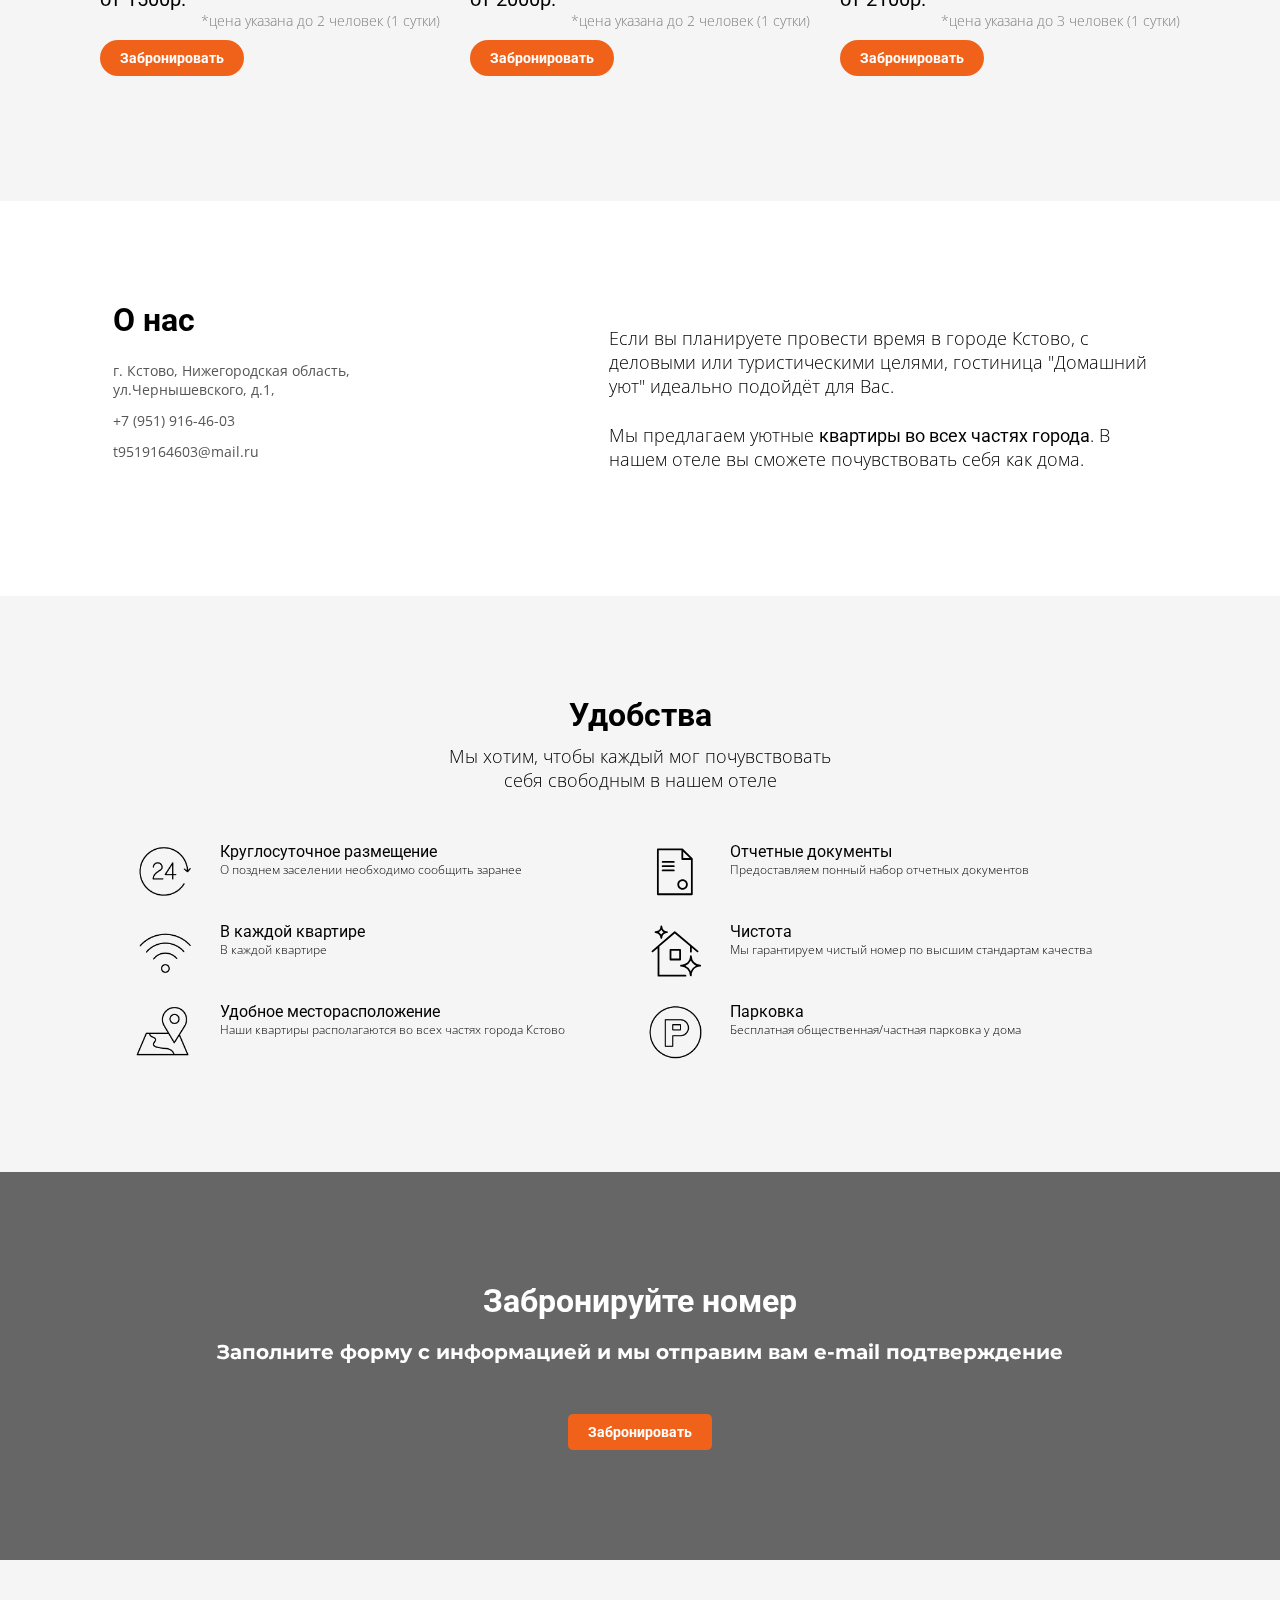
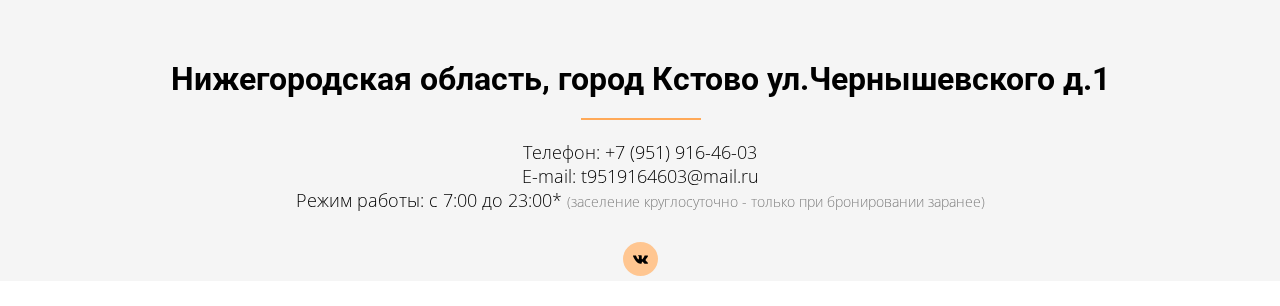
==== commit b7a7c635: "OK" ====
--- a/index.html
+++ b/index.html
@@ -338,7 +338,7 @@
 				<div class="container">
 					<h2>Наши квартиры</h2>
 
-					<p> Подробнее (удобства и услуги в каждом номере)
+					<!-- <p> Подробнее (удобства и услуги в каждом номере) -->
 
 					<!-- Апартаменты «Домашний Уют» с общими лаунджем и кухней расположены в городе Кстово, в 1,5 км от автобусного вокзала Кстово. К услугам гостей бесплатный Wi-Fi. Осуществляется доставка еды и напитков в апартаменты. Из апартаментов с балконом открывается вид на город. -->
 					
